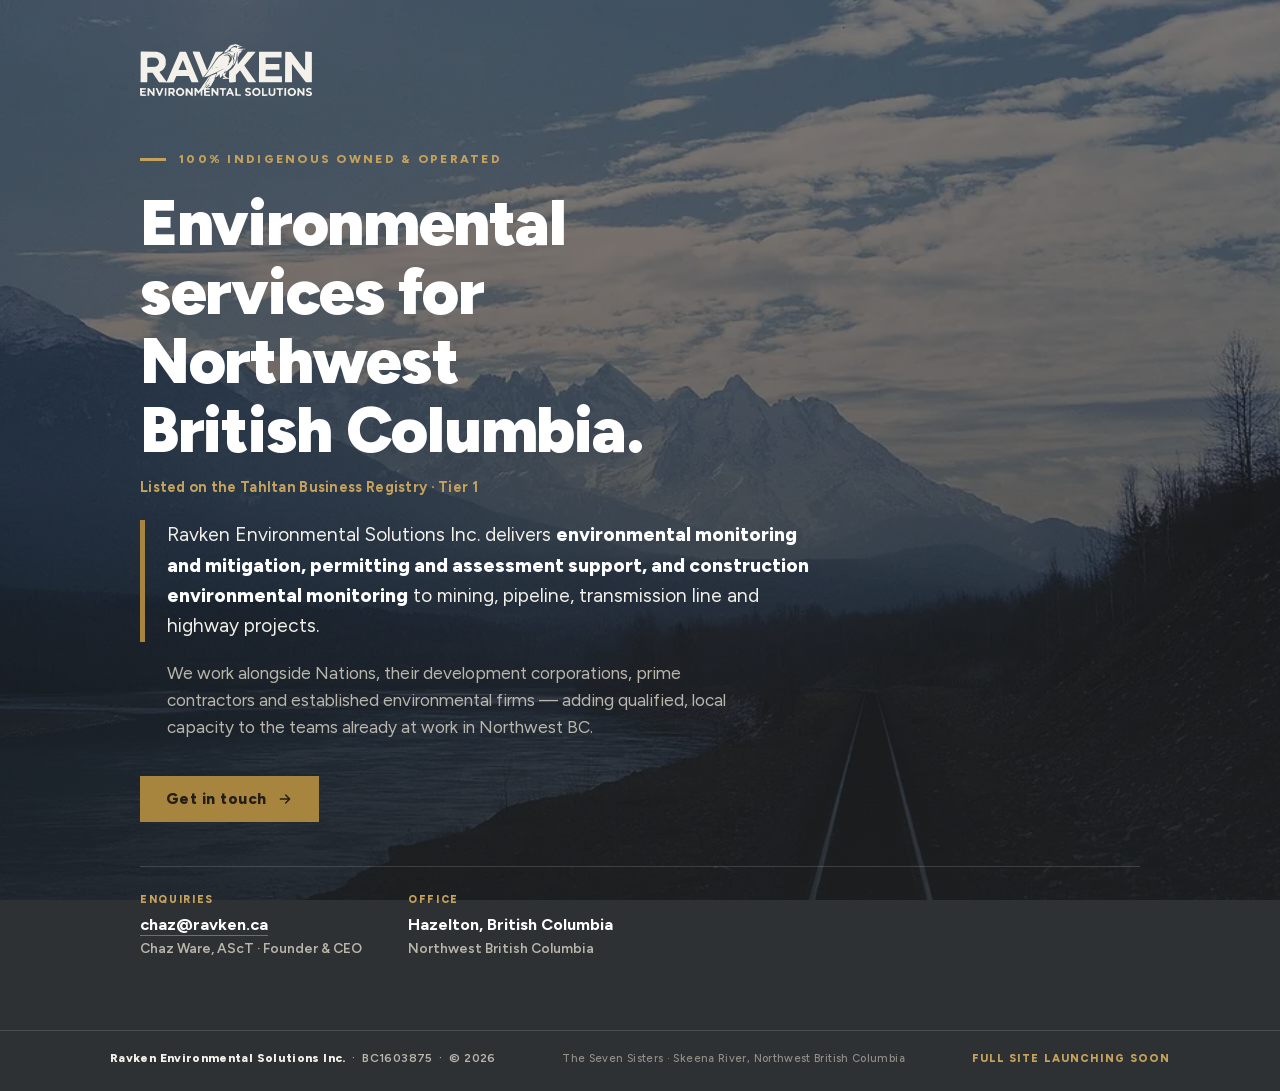
==== index.html @ efe1531c "Splash page" ====
<!doctype html>
<html lang="en-CA">
<head>
<meta charset="utf-8">
<meta name="viewport" content="width=device-width, initial-scale=1">
<title>Ravken Environmental Solutions | Indigenous Owned &amp; Operated</title>
<meta name="description" content="Environmental monitoring and mitigation, permitting and assessment support, and construction environmental monitoring in Northwest British Columbia.">
<link rel="canonical" href="https://ravken.ca/">

<meta property="og:type" content="website">
<meta property="og:site_name" content="Ravken Environmental Solutions">
<meta property="og:title" content="Ravken Environmental Solutions">
<meta property="og:description" content="Environmental monitoring, permitting and construction compliance for Northwest British Columbia's major projects. 100% Indigenous owned and operated.">
<meta property="og:url" content="https://ravken.ca/">
<meta property="og:image" content="https://ravken.ca/og-ravken.jpg">
<meta property="og:image:width" content="1200">
<meta property="og:image:height" content="630">
<meta property="og:locale" content="en_CA">
<meta name="twitter:card" content="summary_large_image">

<link rel="icon" href="favicon.ico" sizes="any">
<link rel="apple-touch-icon" href="apple-touch-icon.png">

<script type="application/ld+json">
{
  "@context": "https://schema.org",
  "@type": ["Organization", "LocalBusiness"],
  "name": "Ravken Environmental Solutions",
  "image": "https://ravken.ca/og-ravken.jpg",
  "legalName": "Ravken Environmental Solutions Inc.",
  "url": "https://ravken.ca/",
  "email": "chaz@ravken.ca",
  "foundingDate": "2026-08-13",
  "founder": { "@type": "Person", "name": "Chaz Ware", "jobTitle": "Founder & Chief Executive Officer" },
  "address": {
    "@type": "PostalAddress",
    "addressLocality": "Hazelton",
    "addressRegion": "BC",
    "addressCountry": "CA"
  },
  "areaServed": { "@type": "AdministrativeArea", "name": "Northwest British Columbia" },
  "knowsAbout": [
    "Environmental monitoring",
    "Environmental mitigation",
    "Environmental permitting and assessment",
    "Construction environmental monitoring",
    "Erosion and sediment control",
    "Reclamation"
  ]
}
</script>

<style>
@font-face{
  font-family:'Figtree';
  font-style:normal;
  font-weight:400 900;
  font-display:swap;
  src:url([data-uri]) format('woff2');
}

:root{
  --charcoal:#2E3133;
  --gold:#A8853F;
  --gold-bright:#c4a15c;
  --paper:#faf9f6;
  --on-dark:#f3f1ea;
  --on-dark-dim:#b9b6ac;
  --line-dark:rgba(243,241,234,0.16);
}

*{box-sizing:border-box;margin:0;padding:0;}
html{-webkit-text-size-adjust:100%;}
body{
  font-family:'Figtree',-apple-system,BlinkMacSystemFont,'Helvetica Neue',sans-serif;
  background:var(--charcoal);
  color:var(--on-dark);
  -webkit-font-smoothing:antialiased;
  min-height:100vh; min-height:100svh;
  display:flex; flex-direction:column;
}
h1{font-weight:900;letter-spacing:-0.02em;line-height:1.08;}
a{color:inherit;}
img,svg{display:block;max-width:100%;}

.bg{
  position:fixed;inset:0;z-index:0;
  background-image:
    linear-gradient(180deg, rgba(30,33,35,0.55) 0%, rgba(30,33,35,0.64) 45%, rgba(30,33,35,0.86) 100%),
    url("[data-uri]");
  background-size:cover;
  background-position:center 42%;
}
@media (max-width:640px){ .bg{background-position:center 38%;} }

.shell{
  position:relative;z-index:1;
  flex:1;
  display:flex;flex-direction:column;
  width:100%;max-width:1060px;
  margin:0 auto;
  padding:44px 30px 30px;
}

.brand svg{height:52px;width:auto;}
@media (max-width:640px){ .brand svg{height:40px;} }

main{
  flex:1;
  display:flex;flex-direction:column;justify-content:center;
  padding:56px 0 44px;
}
.eyebrow{
  display:flex;align-items:center;gap:13px;
  font-size:12px;font-weight:800;letter-spacing:0.19em;text-transform:uppercase;
  color:var(--gold-bright);
}
.eyebrow::before{content:"";width:26px;height:3px;background:var(--gold-bright);flex:none;}

h1{
  font-size:clamp(2.15rem, 6vw, 4rem);
  margin-top:22px;
  max-width:16ch;
  color:#fff;
}
.lede{
  margin-top:24px;
  max-width:56ch;
  font-size:clamp(1rem, 1.9vw, 1.2rem);
  line-height:1.58;
  color:var(--on-dark);
  border-left:5px solid var(--gold);
  padding-left:22px;
}
.lede strong{font-weight:800;color:#fff;}
.lede-2{margin-top:18px;border-left-color:transparent;color:var(--on-dark-dim);font-size:clamp(0.95rem, 1.7vw, 1.08rem);}
.registry{margin-top:14px;font-size:0.9rem;font-weight:700;color:var(--gold-bright);letter-spacing:0.02em;}

.contact{
  margin-top:44px;
  border-top:1px solid var(--line-dark);
  padding-top:26px;
  display:flex;flex-wrap:wrap;gap:14px 46px;
  align-items:flex-start;
}
.field .k{
  font-size:10.5px;font-weight:800;letter-spacing:0.16em;text-transform:uppercase;
  color:var(--gold-bright);margin-bottom:7px;
}
.field .v{font-size:1.02rem;font-weight:700;color:#fff;line-height:1.45;}
.field a{text-decoration:none;border-bottom:1px solid rgba(196,161,92,0.55);padding-bottom:1px;}
.field a:hover{border-bottom-color:var(--gold-bright);}
.field .sub{font-size:0.86rem;font-weight:600;color:var(--on-dark-dim);margin-top:4px;}

.cta{
  margin-top:34px;
  display:inline-flex;align-items:center;gap:11px;
  align-self:flex-start;
  background:var(--gold);color:#231f18;
  font-size:0.95rem;font-weight:800;letter-spacing:0.03em;
  padding:14px 26px;
  text-decoration:none;
  transition:background .2s ease, transform .2s ease;
}
.cta:hover{background:var(--gold-bright);transform:translateY(-1px);}
.cta svg{width:16px;height:16px;stroke:currentColor;fill:none;stroke-width:2.2;stroke-linecap:round;stroke-linejoin:round;}

footer{
  position:relative;z-index:1;
  border-top:1px solid var(--line-dark);
  padding:20px 30px 26px;
}
.foot-in{
  width:100%;max-width:1060px;margin:0 auto;
  display:flex;flex-wrap:wrap;gap:10px 28px;
  justify-content:space-between;align-items:baseline;
  font-size:12px;font-weight:600;color:var(--on-dark-dim);letter-spacing:0.03em;
}
.foot-in b{color:var(--on-dark);font-weight:800;}
.status{color:var(--gold-bright);font-weight:800;letter-spacing:0.1em;text-transform:uppercase;font-size:11px;}
.credit{font-size:11px;color:rgba(185,182,172,0.72);font-weight:500;}

@media (max-width:640px){
  .eyebrow{font-size:11px;letter-spacing:0.13em;gap:10px;}
  .eyebrow::before{width:20px;}
  .shell{padding:32px 22px 24px;}
  main{padding:38px 0 30px;}
  .contact{gap:20px 32px;}
  footer{padding:18px 22px 24px;}
}
@media (prefers-reduced-motion: reduce){ *{transition:none !important;} }
</style>
</head>
<body>

<div class="bg" role="presentation"></div>

<div class="shell">
  <header class="brand">
    <svg role="img" aria-label="Ravken Environmental Solutions" xmlns="http://www.w3.org/2000/svg" viewBox="341 281 910 275">
  <path fill="#f3f1ea" fill-rule="evenodd" d="M842.19,281.50L853.81,283.00L867.91,289.03L868.47,290.41L865.91,291.97L857.59,292.53L857.19,295.50L874.69,293.00L881.97,294.59L881.41,295.97L866.09,300.03L863.91,303.47L859.59,304.03L858.59,305.97L892.81,306.00L899.97,308.41L887.19,308.50L885.81,310.50L865.03,314.59L867.81,316.00L880.19,313.00L884.00,313.81L882.81,315.00L879.03,314.09L877.97,319.41L872.41,329.97L871.41,326.03L869.03,327.59L862.03,344.09L861.97,347.91L859.00,348.69L858.91,361.47L855.50,340.81L856.00,330.19L859.00,324.81L858.81,323.50L857.03,324.59L853.00,332.19L851.00,354.81L845.97,374.91L840.47,385.91L830.91,397.47L838.00,379.81L840.00,366.69L835.97,348.09L828.53,338.59L833.00,360.31L836.00,366.69L835.50,380.81L832.97,388.41L822.47,404.91L804.41,420.97L791.69,429.50L791.00,427.69L794.00,420.81L793.09,419.53L786.47,431.91L781.53,437.41L787.91,435.97L798.41,429.53L788.53,448.41L802.59,459.97L811.41,460.97L812.53,425.09L829.97,409.91L841.97,393.91L852.00,369.81L854.59,351.53L858.00,371.69L858.00,385.81L859.81,386.50L911.09,322.53L951.81,321.50L948.97,326.91L892.50,394.31L955.50,482.81L912.59,482.97L871.97,422.09L869.19,420.50L848.03,445.59L847.97,482.41L822.81,484.00L814.19,484.00L812.03,482.41L811.41,465.03L794.19,464.50L779.59,465.97L778.00,462.19L780.59,460.03L793.00,458.69L784.09,455.97L778.91,446.53L776.53,447.59L766.59,460.97L762.00,450.81L762.81,439.50L746.91,453.97L739.53,457.91L750.03,430.09L776.91,415.97L785.81,409.00L745.41,429.97L712.41,444.97L691.91,453.97L682.81,457.00L680.00,456.19L730.47,387.41L742.03,369.09L759.09,349.03L777.09,335.53L791.19,330.00L806.31,330.00L818.47,336.59L823.00,348.19L822.31,364.00L822.00,352.69L819.97,346.09L812.41,338.03L807.31,336.00L795.19,336.00L781.00,342.69L801.81,341.00L809.91,345.03L814.97,353.09L815.00,362.81L810.00,374.69L811.50,377.69L810.00,378.69L810.50,385.81L805.03,389.09L806.00,391.81L804.00,394.19L804.91,394.97L807.97,391.91L813.47,384.91L812.03,382.09L814.41,381.97L818.53,375.09L821.47,373.41L824.97,365.41L827.00,358.31L825.97,344.09L821.97,337.09L809.91,328.03L797.31,325.00L783.69,326.00L783.50,324.69L789.41,321.97L790.03,317.59L807.47,302.91L806.59,300.03L816.47,295.91L812.53,294.91L814.59,292.03L824.09,286.03L840.81,283.00L842.09,281.50ZM846.81,290.50L835.19,293.00L828.09,296.53L809.91,314.97L800.03,318.59L800.19,320.00L819.81,321.00L833.19,325.00L834.97,324.91L833.91,323.03L819.03,317.41L823.03,306.09L825.59,302.03L839.69,297.00L844.19,301.00L852.41,300.47L854.00,298.81L854.47,293.09L852.41,291.03L846.91,290.50ZM843.69,295.00L845.59,297.47L848.91,298.03L847.81,299.00L845.59,298.97L843.03,296.41L843.59,295.00ZM344.69,321.00L429.81,322.00L447.91,327.03L463.97,338.09L470.97,347.59L477.00,362.69L477.00,391.31L472.97,402.91L464.97,414.91L455.41,422.97L446.59,427.03L445.00,429.81L480.69,479.50L482.97,478.41L484.97,474.41L551.03,322.09L582.81,321.50L584.47,323.09L651.47,482.91L613.59,483.47L599.31,450.00L534.69,450.00L532.03,453.09L519.41,482.97L491.81,484.00L441.59,482.97L407.31,433.00L380.03,433.59L379.41,482.97L345.19,483.50L344.03,482.41L344.59,321.00ZM620.69,321.00L655.81,322.00L656.97,323.09L695.69,419.50L697.97,417.91L701.97,409.41L741.03,321.59L781.47,322.09L775.41,329.97L760.59,340.03L745.03,357.09L703.97,419.91L675.31,457.00L673.03,456.41L666.03,439.91L622.03,329.41L620.00,323.81L620.59,321.00ZM1214.69,321.00L1250.00,322.69L1250.00,482.31L1247.31,483.50L1219.69,483.50L1217.09,481.97L1145.81,388.00L1144.50,391.19L1144.97,482.41L1142.81,483.50L1113.69,483.50L1109.09,482.97L1108.00,481.31L1109.03,322.09L1140.41,323.03L1206.03,409.91L1212.09,417.47L1214.31,418.00L1214.59,321.00ZM970.69,322.00L1088.81,322.00L1089.97,323.09L1089.41,351.97L1007.09,352.53L1005.50,354.69L1006.00,382.81L1004.50,384.69L1005.69,386.50L1077.97,387.09L1078.50,415.31L1077.41,416.97L1006.59,417.03L1005.00,451.31L1091.41,452.03L1092.00,482.31L1088.81,483.50L973.19,483.50L970.03,482.41L970.59,322.00ZM845.81,325.00L839.03,333.09L836.00,342.19L840.19,353.50L841.00,339.19L845.91,325.00ZM397.81,353.00L380.03,354.59L379.50,400.31L381.19,402.00L422.81,401.00L432.91,395.97L439.97,384.91L441.00,380.31L440.00,369.19L432.91,358.53L423.81,354.00L397.91,353.00ZM566.81,366.50L545.03,416.59L547.19,418.00L586.31,418.00L587.47,416.91L568.97,368.59L566.91,366.50ZM778.81,384.50L775.19,388.50L778.91,384.50ZM728.81,395.50L727.19,400.00L728.91,395.50ZM766.81,395.50L763.19,398.50L767.41,397.97L766.91,395.50ZM726.81,400.00L726.19,401.50L726.91,400.00ZM796.81,401.00L795.19,403.00L796.91,401.00ZM751.31,402.50L729.69,408.00L751.81,404.00L754.50,402.69L751.41,402.50ZM794.31,403.00L793.19,404.50L794.41,403.00ZM724.81,404.50L722.69,410.00L726.97,408.91L725.03,407.41L724.91,404.50ZM789.81,406.00L787.69,408.50L790.47,406.91L789.91,406.00ZM718.81,408.00L718.69,410.00L718.91,408.00ZM743.19,438.50L744.00,441.31L735.00,463.19L735.97,467.91L714.97,503.91L698.91,511.97L695.00,512.31L697.59,507.03L709.41,501.97L713.47,497.91L705.31,502.00L702.50,501.19L714.59,477.03L700.97,499.41L688.00,513.19L710.97,514.59L710.41,521.97L690.19,522.00L689.00,523.19L690.09,529.97L707.81,530.00L708.97,531.09L708.41,537.97L691.69,538.00L689.53,539.59L689.00,544.31L691.19,547.50L710.91,547.53L712.00,554.31L709.31,555.50L680.03,554.41L679.31,521.00L671.00,526.19L670.41,554.97L662.03,554.41L661.41,531.53L659.03,532.59L649.69,546.00L638.81,530.00L637.97,554.41L629.59,554.97L629.00,514.19L638.41,514.03L650.41,530.97L660.53,516.09L664.97,513.41L667.53,507.09L706.09,453.03L710.50,451.69L707.97,459.41L686.03,493.59L683.41,499.97L703.97,470.41L714.53,449.09L743.09,438.50ZM777.31,440.50L773.69,446.00L778.47,444.41L779.00,441.19L777.41,440.50ZM700.31,489.50L681.53,510.09L681.69,512.00L691.97,501.91L700.41,489.50ZM549.69,513.00L556.31,513.00L565.41,516.53L570.97,521.59L575.00,529.69L575.00,539.81L572.47,545.91L566.91,551.97L558.31,556.00L548.19,556.00L540.09,552.47L534.03,545.91L531.00,537.81L531.00,531.19L535.03,521.59L542.09,515.53L549.59,513.00ZM910.69,513.00L919.31,514.00L927.00,517.69L923.31,524.00L914.81,521.00L909.69,521.00L906.50,524.19L908.59,528.97L919.91,532.03L927.97,538.59L928.50,544.81L926.47,550.91L917.81,556.00L904.19,555.00L896.00,549.31L900.19,543.50L909.69,548.00L915.91,547.97L919.47,544.41L917.91,540.53L902.59,535.97L897.00,528.81L897.00,523.19L899.53,518.09L903.59,515.03L910.59,513.00ZM954.19,513.00L963.31,514.00L968.91,516.53L973.97,521.09L978.00,528.69L978.00,540.81L975.47,545.91L969.91,551.97L961.31,556.00L951.19,556.00L942.59,551.97L937.53,546.41L934.00,536.81L935.00,527.69L938.53,521.09L944.59,516.03L954.09,513.00ZM1232.19,513.00L1241.81,514.00L1248.50,517.69L1245.41,523.97L1236.81,521.00L1231.69,521.00L1228.00,525.19L1231.09,528.97L1244.41,533.03L1249.97,538.59L1251.00,544.81L1249.47,549.41L1246.41,552.97L1239.81,556.00L1229.69,556.00L1222.09,552.97L1218.00,549.31L1221.69,544.00L1231.69,548.00L1237.81,548.00L1240.97,545.41L1240.41,541.03L1224.09,535.47L1219.00,528.31L1220.53,519.09L1223.59,516.03L1232.09,513.00ZM342.19,513.50L372.97,514.59L371.91,521.97L351.00,522.69L351.59,529.97L369.97,530.59L369.41,537.97L352.69,538.00L351.00,539.69L351.59,546.97L372.97,547.59L374.00,553.31L372.91,554.97L363.31,555.50L342.03,554.41L341.00,515.19L342.09,513.50ZM424.69,513.50L433.97,514.59L444.19,541.00L445.97,539.41L455.03,514.59L464.97,514.09L449.47,553.91L443.31,556.00L441.09,555.47L439.03,552.41L424.03,515.41L424.59,513.50ZM611.69,513.50L620.00,514.69L620.00,554.31L617.81,555.50L610.09,553.97L592.81,530.50L591.97,554.41L583.19,555.00L582.00,553.81L582.53,514.59L591.91,515.03L609.81,538.00L611.00,536.81L610.50,514.69L611.59,513.50ZM677.81,514.00L676.69,516.00L678.97,514.91L677.91,514.00ZM720.19,513.50L727.41,514.03L746.19,537.50L747.03,514.59L748.19,513.50L755.97,514.59L755.31,555.00L747.09,553.97L729.31,531.00L728.00,534.19L727.97,554.41L719.03,554.41L719.00,514.69L720.09,513.50ZM812.69,513.50L820.31,514.00L821.97,516.09L838.47,553.59L837.81,555.00L829.59,554.97L824.31,546.00L808.69,546.00L803.41,554.97L795.03,554.41L812.59,513.50ZM1140.69,513.50L1150.31,514.00L1155.91,516.53L1163.47,524.09L1166.00,530.69L1166.00,538.81L1160.97,548.91L1154.41,553.97L1148.81,556.00L1139.19,556.00L1131.59,552.97L1126.03,547.91L1122.00,539.81L1122.00,528.19L1124.53,523.09L1132.09,516.03L1140.59,513.50ZM381.19,514.00L389.91,515.03L407.69,537.50L409.00,535.81L409.03,514.09L417.97,514.59L418.00,554.31L413.81,555.50L408.03,553.41L391.31,531.00L390.00,531.19L389.97,554.41L380.53,554.41L381.09,514.00ZM472.69,514.00L481.00,514.69L480.31,555.00L472.00,554.31L472.59,514.00ZM491.69,514.00L515.41,514.03L522.47,518.09L526.00,527.19L523.97,534.41L517.50,540.19L525.97,553.59L525.41,554.97L515.59,554.97L507.41,542.53L500.69,542.00L500.00,554.31L497.31,555.50L491.00,554.31L491.59,514.00ZM763.19,514.00L796.97,514.59L796.41,521.97L784.03,523.09L783.31,555.00L775.03,554.41L775.00,522.69L763.59,521.97L762.00,519.81L763.09,514.00ZM845.19,514.00L854.00,514.69L854.03,546.91L873.91,547.53L875.00,553.81L873.81,555.00L845.03,554.41L845.09,514.00ZM986.69,514.00L995.00,514.69L995.03,546.41L996.19,547.50L1014.81,547.00L1016.00,548.19L1015.41,554.97L997.81,555.50L986.00,554.31L986.59,514.00ZM1021.69,514.00L1029.97,514.59L1030.00,541.81L1034.09,546.97L1036.69,548.00L1043.41,546.97L1047.97,541.41L1048.03,514.59L1056.97,514.59L1057.00,544.31L1051.91,551.97L1043.81,556.00L1030.59,554.97L1023.03,548.41L1021.00,543.81L1021.59,514.00ZM1063.69,514.00L1097.97,514.59L1097.41,521.97L1085.03,523.09L1085.00,554.31L1082.31,555.50L1076.00,554.31L1075.97,523.09L1063.59,521.97L1063.59,514.00ZM1105.19,514.00L1112.81,514.00L1114.00,515.19L1114.00,553.81L1112.81,555.00L1105.19,555.00L1104.00,553.81L1105.09,514.00ZM1174.19,514.00L1180.91,514.03L1200.19,537.50L1201.50,536.81L1201.53,514.09L1211.00,514.69L1210.97,553.91L1202.59,554.97L1183.69,531.00L1182.50,553.81L1176.81,555.50L1173.00,554.31L1174.09,514.00ZM1143.31,521.00L1136.09,524.03L1131.00,532.69L1133.03,541.91L1141.19,548.00L1149.91,546.47L1156.00,538.81L1156.00,530.69L1154.47,527.09L1150.41,523.03L1143.41,521.00ZM551.31,521.50L545.59,524.03L542.53,527.59L541.00,530.69L541.00,538.81L545.09,544.97L551.69,547.50L557.31,547.00L560.91,544.97L564.97,539.41L566.00,534.19L563.97,527.59L559.91,523.03L551.41,521.50ZM500.81,522.00L500.00,532.81L501.19,534.00L513.41,532.97L515.97,529.41L516.00,525.69L512.31,522.00L500.91,522.00ZM952.31,522.00L945.03,528.59L944.00,538.81L948.59,545.47L954.19,548.00L958.91,547.97L965.97,543.91L969.00,537.31L969.00,532.19L966.97,527.09L961.91,522.53L952.41,522.00ZM816.81,526.00L812.03,535.59L812.19,538.00L821.97,537.41L816.91,526.00Z"/>
</svg>
  </header>

  <main>
    <div class="eyebrow">100% Indigenous Owned &amp; Operated</div>

    <h1>Environmental services for Northwest British&nbsp;Columbia.</h1>
    <p class="registry">Listed on the Tahltan Business Registry &middot; Tier 1</p>

    <p class="lede">
      Ravken Environmental Solutions Inc. delivers <strong>environmental monitoring and mitigation, permitting and assessment support, and construction environmental monitoring</strong> to mining, pipeline, transmission line and highway projects.
    </p>
    <p class="lede lede-2">
      We work alongside Nations, their development corporations, prime contractors and established environmental firms &mdash; adding qualified, local capacity to the teams already at work in Northwest BC.
    </p>

    <a class="cta" href="mailto:chaz@ravken.ca?subject=Ravken%20enquiry">
      Get in touch
      <svg viewBox="0 0 24 24" aria-hidden="true"><path d="M5 12h14M13 6l6 6-6 6"/></svg>
    </a>

    <div class="contact">
      <div class="field">
        <div class="k">Enquiries</div>
        <div class="v"><a href="mailto:chaz@ravken.ca">chaz@ravken.ca</a></div>
        <div class="sub">Chaz Ware, AScT &middot; Founder &amp; CEO</div>
      </div>
      <div class="field">
        <div class="k">Office</div>
        <div class="v">Hazelton, British Columbia</div>
        <div class="sub">Northwest British Columbia</div>
      </div>
    </div>
  </main>
</div>

<footer>
  <div class="foot-in">
    <div><b>Ravken Environmental Solutions Inc.</b> &nbsp;&middot;&nbsp; BC1603875 &nbsp;&middot;&nbsp; &copy; 2026</div>
    <div class="credit">The Seven Sisters &middot; Skeena River, Northwest British Columbia</div>
    <div class="status">Full site launching soon</div>
  </div>
</footer>

</body>
</html>
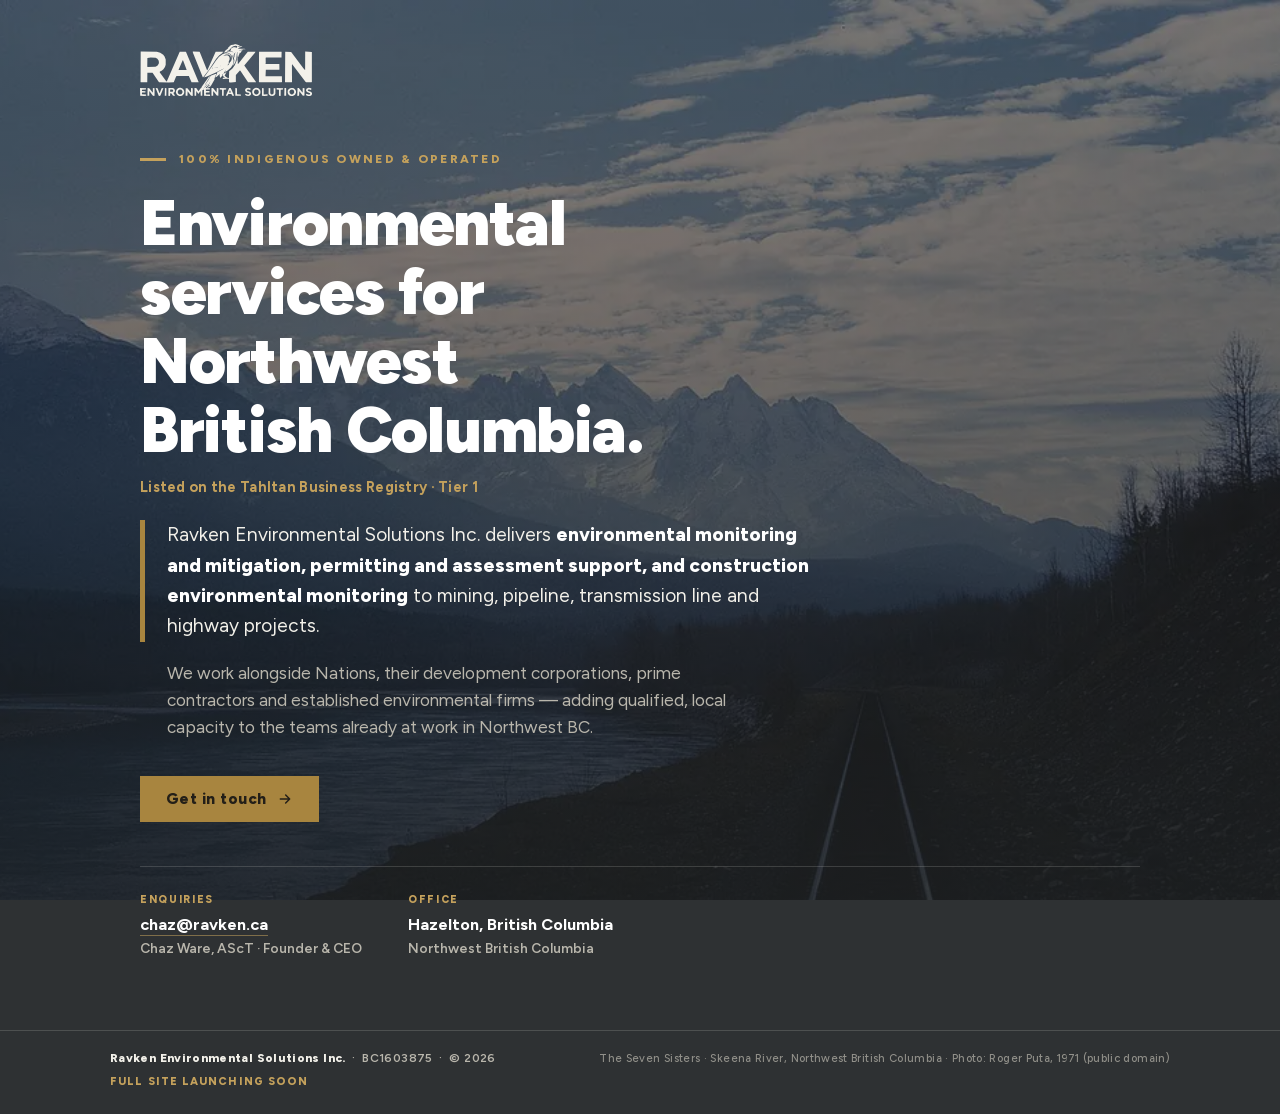
==== commit baa03ccf: "Credit the Seven Sisters photograph (Roger Puta, 1971, public domain) Co-Authored-By: Claude Fable 5" ====
--- a/index.html
+++ b/index.html
@@ -238,7 +238,7 @@
 <footer>
   <div class="foot-in">
     <div><b>Ravken Environmental Solutions Inc.</b> &nbsp;&middot;&nbsp; BC1603875 &nbsp;&middot;&nbsp; &copy; 2026</div>
-    <div class="credit">The Seven Sisters &middot; Skeena River, Northwest British Columbia</div>
+    <div class="credit">The Seven Sisters &middot; Skeena River, Northwest British Columbia &middot; Photo: Roger Puta, 1971 (public domain)</div>
     <div class="status">Full site launching soon</div>
   </div>
 </footer>
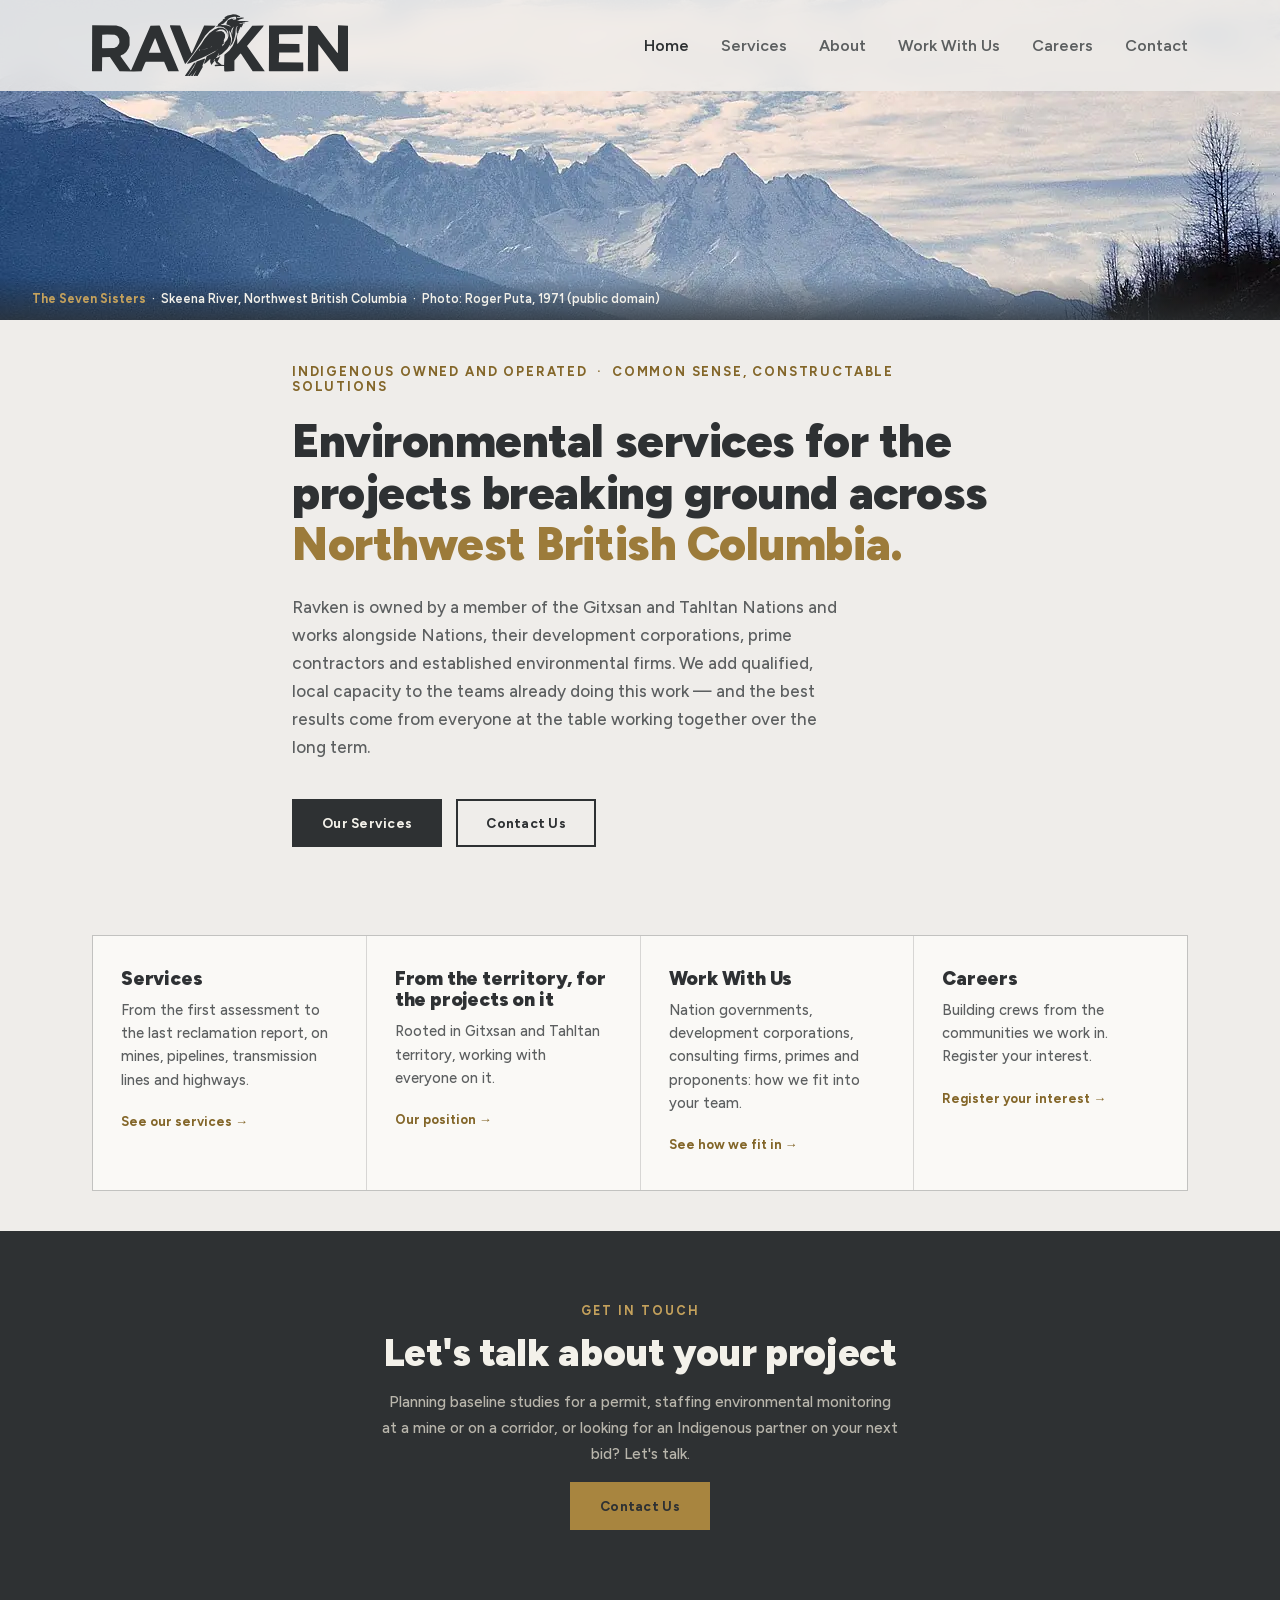
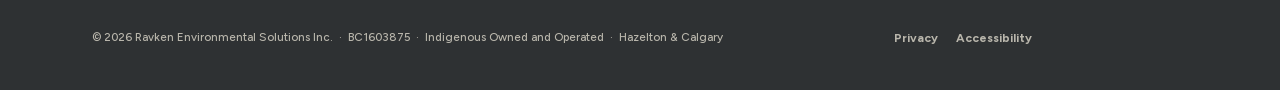
==== commit 60904b39: "Full site go-live: nine pages, vector navmark, robots, sitemap Source: ravken-site main @ 2c0dba9. A" ====
--- a/index.html
+++ b/index.html
@@ -1,247 +1,188 @@
-<!doctype html>
+<!DOCTYPE html>
 <html lang="en-CA">
 <head>
-<meta charset="utf-8">
-<meta name="viewport" content="width=device-width, initial-scale=1">
+<meta charset="UTF-8">
+<meta name="viewport" content="width=device-width, initial-scale=1.0">
 <title>Ravken Environmental Solutions | Indigenous Owned &amp; Operated</title>
-<meta name="description" content="Environmental monitoring and mitigation, permitting and assessment support, and construction environmental monitoring in Northwest British Columbia.">
+<meta name="description" content="Indigenous owned and operated environmental services for mining, pipeline, transmission and highway projects across Northwest British Columbia.">
 <link rel="canonical" href="https://ravken.ca/">
-
 <meta property="og:type" content="website">
 <meta property="og:site_name" content="Ravken Environmental Solutions">
-<meta property="og:title" content="Ravken Environmental Solutions">
-<meta property="og:description" content="Environmental monitoring, permitting and construction compliance for Northwest British Columbia's major projects. 100% Indigenous owned and operated.">
+<meta property="og:locale" content="en_CA">
 <meta property="og:url" content="https://ravken.ca/">
-<meta property="og:image" content="https://ravken.ca/og-ravken.jpg">
+<meta property="og:title" content="Ravken Environmental Solutions | Indigenous Owned &amp; Operated">
+<meta property="og:description" content="Indigenous owned and operated environmental services for mining, pipeline, transmission and highway projects across Northwest British Columbia.">
+<meta property="og:image" content="https://ravken.ca/photos/og-ravken.jpg">
 <meta property="og:image:width" content="1200">
 <meta property="og:image:height" content="630">
-<meta property="og:locale" content="en_CA">
+<meta property="og:image:alt" content="The Seven Sisters peaks along the Skeena River, Northwest British Columbia">
 <meta name="twitter:card" content="summary_large_image">
-
-<link rel="icon" href="favicon.ico" sizes="any">
-<link rel="apple-touch-icon" href="apple-touch-icon.png">
-
+<meta name="twitter:title" content="Ravken Environmental Solutions | Indigenous Owned &amp; Operated">
+<meta name="twitter:description" content="Indigenous owned and operated environmental services for mining, pipeline, transmission and highway projects across Northwest British Columbia.">
+<meta name="twitter:image" content="https://ravken.ca/photos/og-ravken.jpg">
+<meta name="twitter:image:alt" content="The Seven Sisters peaks along the Skeena River, Northwest British Columbia">
+<meta name="theme-color" content="#2E3133">
+<meta http-equiv="Content-Security-Policy" content="default-src 'self'; script-src 'self'; style-src 'self' 'unsafe-inline'; img-src 'self' data:; font-src 'self'; connect-src 'self' https://formspree.io; form-action 'self' https://formspree.io; object-src 'none'; base-uri 'self'">
 <script type="application/ld+json">
 {
   "@context": "https://schema.org",
-  "@type": ["Organization", "LocalBusiness"],
-  "name": "Ravken Environmental Solutions",
-  "image": "https://ravken.ca/og-ravken.jpg",
-  "legalName": "Ravken Environmental Solutions Inc.",
-  "url": "https://ravken.ca/",
-  "email": "chaz@ravken.ca",
-  "foundingDate": "2026-08-13",
-  "founder": { "@type": "Person", "name": "Chaz Ware", "jobTitle": "Founder & Chief Executive Officer" },
-  "address": {
-    "@type": "PostalAddress",
-    "addressLocality": "Hazelton",
-    "addressRegion": "BC",
-    "addressCountry": "CA"
-  },
-  "areaServed": { "@type": "AdministrativeArea", "name": "Northwest British Columbia" },
-  "knowsAbout": [
-    "Environmental monitoring",
-    "Environmental mitigation",
-    "Environmental permitting and assessment",
-    "Construction environmental monitoring",
-    "Erosion and sediment control",
-    "Reclamation"
+  "@graph": [
+    {
+      "@type": [
+        "Organization",
+        "LocalBusiness"
+      ],
+      "@id": "https://ravken.ca/#organization",
+      "name": "Ravken Environmental Solutions",
+      "legalName": "Ravken Environmental Solutions Inc.",
+      "url": "https://ravken.ca/",
+      "logo": {
+        "@type": "ImageObject",
+        "url": "https://ravken.ca/Branding/ravken-navmark.png",
+        "width": 935,
+        "height": 230
+      },
+      "image": "https://ravken.ca/photos/og-ravken.jpg",
+      "email": "info@ravken.ca",
+      "foundingDate": "2026-08-13",
+      "founder": {
+        "@type": "Person",
+        "name": "Chaz Ware",
+        "jobTitle": "Founder & Chief Executive Officer"
+      },
+      "address": {
+        "@type": "PostalAddress",
+        "addressLocality": "Hazelton",
+        "addressRegion": "BC",
+        "addressCountry": "CA"
+      },
+      "areaServed": {
+        "@type": "AdministrativeArea",
+        "name": "Northwest British Columbia"
+      },
+      "knowsAbout": [
+        "Environmental assessment",
+        "Environmental permitting",
+        "Construction environmental monitoring",
+        "Wildlife programs",
+        "Erosion and sediment control",
+        "Reclamation"
+      ],
+      "contactPoint": {
+        "@type": "ContactPoint",
+        "contactType": "sales",
+        "email": "info@ravken.ca",
+        "areaServed": "CA",
+        "availableLanguage": "English"
+      }
+    },
+    {
+      "@type": "WebSite",
+      "@id": "https://ravken.ca/#website",
+      "url": "https://ravken.ca/",
+      "name": "Ravken Environmental Solutions",
+      "publisher": {
+        "@id": "https://ravken.ca/#organization"
+      },
+      "inLanguage": "en-CA"
+    }
   ]
 }
 </script>
-
-<style>
-@font-face{
-  font-family:'Figtree';
-  font-style:normal;
-  font-weight:400 900;
-  font-display:swap;
-  src:url([data-uri]) format('woff2');
-}
-
-:root{
-  --charcoal:#2E3133;
-  --gold:#A8853F;
-  --gold-bright:#c4a15c;
-  --paper:#faf9f6;
-  --on-dark:#f3f1ea;
-  --on-dark-dim:#b9b6ac;
-  --line-dark:rgba(243,241,234,0.16);
-}
-
-*{box-sizing:border-box;margin:0;padding:0;}
-html{-webkit-text-size-adjust:100%;}
-body{
-  font-family:'Figtree',-apple-system,BlinkMacSystemFont,'Helvetica Neue',sans-serif;
-  background:var(--charcoal);
-  color:var(--on-dark);
-  -webkit-font-smoothing:antialiased;
-  min-height:100vh; min-height:100svh;
-  display:flex; flex-direction:column;
-}
-h1{font-weight:900;letter-spacing:-0.02em;line-height:1.08;}
-a{color:inherit;}
-img,svg{display:block;max-width:100%;}
-
-.bg{
-  position:fixed;inset:0;z-index:0;
-  background-image:
-    linear-gradient(180deg, rgba(30,33,35,0.55) 0%, rgba(30,33,35,0.64) 45%, rgba(30,33,35,0.86) 100%),
-    url("[data-uri]");
-  background-size:cover;
-  background-position:center 42%;
-}
-@media (max-width:640px){ .bg{background-position:center 38%;} }
-
-.shell{
-  position:relative;z-index:1;
-  flex:1;
-  display:flex;flex-direction:column;
-  width:100%;max-width:1060px;
-  margin:0 auto;
-  padding:44px 30px 30px;
-}
-
-.brand svg{height:52px;width:auto;}
-@media (max-width:640px){ .brand svg{height:40px;} }
-
-main{
-  flex:1;
-  display:flex;flex-direction:column;justify-content:center;
-  padding:56px 0 44px;
-}
-.eyebrow{
-  display:flex;align-items:center;gap:13px;
-  font-size:12px;font-weight:800;letter-spacing:0.19em;text-transform:uppercase;
-  color:var(--gold-bright);
-}
-.eyebrow::before{content:"";width:26px;height:3px;background:var(--gold-bright);flex:none;}
-
-h1{
-  font-size:clamp(2.15rem, 6vw, 4rem);
-  margin-top:22px;
-  max-width:16ch;
-  color:#fff;
-}
-.lede{
-  margin-top:24px;
-  max-width:56ch;
-  font-size:clamp(1rem, 1.9vw, 1.2rem);
-  line-height:1.58;
-  color:var(--on-dark);
-  border-left:5px solid var(--gold);
-  padding-left:22px;
-}
-.lede strong{font-weight:800;color:#fff;}
-.lede-2{margin-top:18px;border-left-color:transparent;color:var(--on-dark-dim);font-size:clamp(0.95rem, 1.7vw, 1.08rem);}
-.registry{margin-top:14px;font-size:0.9rem;font-weight:700;color:var(--gold-bright);letter-spacing:0.02em;}
-
-.contact{
-  margin-top:44px;
-  border-top:1px solid var(--line-dark);
-  padding-top:26px;
-  display:flex;flex-wrap:wrap;gap:14px 46px;
-  align-items:flex-start;
-}
-.field .k{
-  font-size:10.5px;font-weight:800;letter-spacing:0.16em;text-transform:uppercase;
-  color:var(--gold-bright);margin-bottom:7px;
-}
-.field .v{font-size:1.02rem;font-weight:700;color:#fff;line-height:1.45;}
-.field a{text-decoration:none;border-bottom:1px solid rgba(196,161,92,0.55);padding-bottom:1px;}
-.field a:hover{border-bottom-color:var(--gold-bright);}
-.field .sub{font-size:0.86rem;font-weight:600;color:var(--on-dark-dim);margin-top:4px;}
-
-.cta{
-  margin-top:34px;
-  display:inline-flex;align-items:center;gap:11px;
-  align-self:flex-start;
-  background:var(--gold);color:#231f18;
-  font-size:0.95rem;font-weight:800;letter-spacing:0.03em;
-  padding:14px 26px;
-  text-decoration:none;
-  transition:background .2s ease, transform .2s ease;
-}
-.cta:hover{background:var(--gold-bright);transform:translateY(-1px);}
-.cta svg{width:16px;height:16px;stroke:currentColor;fill:none;stroke-width:2.2;stroke-linecap:round;stroke-linejoin:round;}
-
-footer{
-  position:relative;z-index:1;
-  border-top:1px solid var(--line-dark);
-  padding:20px 30px 26px;
-}
-.foot-in{
-  width:100%;max-width:1060px;margin:0 auto;
-  display:flex;flex-wrap:wrap;gap:10px 28px;
-  justify-content:space-between;align-items:baseline;
-  font-size:12px;font-weight:600;color:var(--on-dark-dim);letter-spacing:0.03em;
-}
-.foot-in b{color:var(--on-dark);font-weight:800;}
-.status{color:var(--gold-bright);font-weight:800;letter-spacing:0.1em;text-transform:uppercase;font-size:11px;}
-.credit{font-size:11px;color:rgba(185,182,172,0.72);font-weight:500;}
-
-@media (max-width:640px){
-  .eyebrow{font-size:11px;letter-spacing:0.13em;gap:10px;}
-  .eyebrow::before{width:20px;}
-  .shell{padding:32px 22px 24px;}
-  main{padding:38px 0 30px;}
-  .contact{gap:20px 32px;}
-  footer{padding:18px 22px 24px;}
-}
-@media (prefers-reduced-motion: reduce){ *{transition:none !important;} }
-</style>
+<link rel="icon" href="favicon.ico" sizes="any">
+<link rel="apple-touch-icon" href="apple-touch-icon.png">
+<link rel="preload" href="fonts/figtree-latin.woff2" as="font" type="font/woff2" crossorigin>
+<link rel="stylesheet" href="styles.css">
+<noscript><style>.reveal{opacity:1;transform:none}</style></noscript>
 </head>
 <body>
 
-<div class="bg" role="presentation"></div>
+<header id="siteHeader">
+  <nav aria-label="Main">
+    <div class="logotype"><a href="index.html"><img src="Branding/ravken-navmark.svg" alt="Ravken Environmental Solutions" width="906" height="219"></a></div>
+    <button class="nav-toggle" id="navToggle" type="button" aria-expanded="false" aria-controls="navlinks" aria-label="Open menu">
+      <svg class="ic-open" viewBox="0 0 24 24" aria-hidden="true"><path d="M4 7h16M4 12h16M4 17h16"/></svg>
+      <svg class="ic-close" viewBox="0 0 24 24" aria-hidden="true"><path d="M6 6l12 12M18 6L6 18"/></svg>
+      <span class="sr-only">Menu</span>
+    </button>
+    <div class="navlinks" id="navlinks">
+      <a href="index.html" class="active" aria-current="page">Home</a>
+      <a href="services.html">Services</a>
+      <a href="about.html">About</a>
+      <a href="work-with-us.html">Work With Us</a>
+      <a href="careers.html">Careers</a>
+      <a href="contact.html">Contact</a>
+    </div>
+  </nav>
+</header>
 
-<div class="shell">
-  <header class="brand">
-    <svg role="img" aria-label="Ravken Environmental Solutions" xmlns="http://www.w3.org/2000/svg" viewBox="341 281 910 275">
-  <path fill="#f3f1ea" fill-rule="evenodd" d="M842.19,281.50L853.81,283.00L867.91,289.03L868.47,290.41L865.91,291.97L857.59,292.53L857.19,295.50L874.69,293.00L881.97,294.59L881.41,295.97L866.09,300.03L863.91,303.47L859.59,304.03L858.59,305.97L892.81,306.00L899.97,308.41L887.19,308.50L885.81,310.50L865.03,314.59L867.81,316.00L880.19,313.00L884.00,313.81L882.81,315.00L879.03,314.09L877.97,319.41L872.41,329.97L871.41,326.03L869.03,327.59L862.03,344.09L861.97,347.91L859.00,348.69L858.91,361.47L855.50,340.81L856.00,330.19L859.00,324.81L858.81,323.50L857.03,324.59L853.00,332.19L851.00,354.81L845.97,374.91L840.47,385.91L830.91,397.47L838.00,379.81L840.00,366.69L835.97,348.09L828.53,338.59L833.00,360.31L836.00,366.69L835.50,380.81L832.97,388.41L822.47,404.91L804.41,420.97L791.69,429.50L791.00,427.69L794.00,420.81L793.09,419.53L786.47,431.91L781.53,437.41L787.91,435.97L798.41,429.53L788.53,448.41L802.59,459.97L811.41,460.97L812.53,425.09L829.97,409.91L841.97,393.91L852.00,369.81L854.59,351.53L858.00,371.69L858.00,385.81L859.81,386.50L911.09,322.53L951.81,321.50L948.97,326.91L892.50,394.31L955.50,482.81L912.59,482.97L871.97,422.09L869.19,420.50L848.03,445.59L847.97,482.41L822.81,484.00L814.19,484.00L812.03,482.41L811.41,465.03L794.19,464.50L779.59,465.97L778.00,462.19L780.59,460.03L793.00,458.69L784.09,455.97L778.91,446.53L776.53,447.59L766.59,460.97L762.00,450.81L762.81,439.50L746.91,453.97L739.53,457.91L750.03,430.09L776.91,415.97L785.81,409.00L745.41,429.97L712.41,444.97L691.91,453.97L682.81,457.00L680.00,456.19L730.47,387.41L742.03,369.09L759.09,349.03L777.09,335.53L791.19,330.00L806.31,330.00L818.47,336.59L823.00,348.19L822.31,364.00L822.00,352.69L819.97,346.09L812.41,338.03L807.31,336.00L795.19,336.00L781.00,342.69L801.81,341.00L809.91,345.03L814.97,353.09L815.00,362.81L810.00,374.69L811.50,377.69L810.00,378.69L810.50,385.81L805.03,389.09L806.00,391.81L804.00,394.19L804.91,394.97L807.97,391.91L813.47,384.91L812.03,382.09L814.41,381.97L818.53,375.09L821.47,373.41L824.97,365.41L827.00,358.31L825.97,344.09L821.97,337.09L809.91,328.03L797.31,325.00L783.69,326.00L783.50,324.69L789.41,321.97L790.03,317.59L807.47,302.91L806.59,300.03L816.47,295.91L812.53,294.91L814.59,292.03L824.09,286.03L840.81,283.00L842.09,281.50ZM846.81,290.50L835.19,293.00L828.09,296.53L809.91,314.97L800.03,318.59L800.19,320.00L819.81,321.00L833.19,325.00L834.97,324.91L833.91,323.03L819.03,317.41L823.03,306.09L825.59,302.03L839.69,297.00L844.19,301.00L852.41,300.47L854.00,298.81L854.47,293.09L852.41,291.03L846.91,290.50ZM843.69,295.00L845.59,297.47L848.91,298.03L847.81,299.00L845.59,298.97L843.03,296.41L843.59,295.00ZM344.69,321.00L429.81,322.00L447.91,327.03L463.97,338.09L470.97,347.59L477.00,362.69L477.00,391.31L472.97,402.91L464.97,414.91L455.41,422.97L446.59,427.03L445.00,429.81L480.69,479.50L482.97,478.41L484.97,474.41L551.03,322.09L582.81,321.50L584.47,323.09L651.47,482.91L613.59,483.47L599.31,450.00L534.69,450.00L532.03,453.09L519.41,482.97L491.81,484.00L441.59,482.97L407.31,433.00L380.03,433.59L379.41,482.97L345.19,483.50L344.03,482.41L344.59,321.00ZM620.69,321.00L655.81,322.00L656.97,323.09L695.69,419.50L697.97,417.91L701.97,409.41L741.03,321.59L781.47,322.09L775.41,329.97L760.59,340.03L745.03,357.09L703.97,419.91L675.31,457.00L673.03,456.41L666.03,439.91L622.03,329.41L620.00,323.81L620.59,321.00ZM1214.69,321.00L1250.00,322.69L1250.00,482.31L1247.31,483.50L1219.69,483.50L1217.09,481.97L1145.81,388.00L1144.50,391.19L1144.97,482.41L1142.81,483.50L1113.69,483.50L1109.09,482.97L1108.00,481.31L1109.03,322.09L1140.41,323.03L1206.03,409.91L1212.09,417.47L1214.31,418.00L1214.59,321.00ZM970.69,322.00L1088.81,322.00L1089.97,323.09L1089.41,351.97L1007.09,352.53L1005.50,354.69L1006.00,382.81L1004.50,384.69L1005.69,386.50L1077.97,387.09L1078.50,415.31L1077.41,416.97L1006.59,417.03L1005.00,451.31L1091.41,452.03L1092.00,482.31L1088.81,483.50L973.19,483.50L970.03,482.41L970.59,322.00ZM845.81,325.00L839.03,333.09L836.00,342.19L840.19,353.50L841.00,339.19L845.91,325.00ZM397.81,353.00L380.03,354.59L379.50,400.31L381.19,402.00L422.81,401.00L432.91,395.97L439.97,384.91L441.00,380.31L440.00,369.19L432.91,358.53L423.81,354.00L397.91,353.00ZM566.81,366.50L545.03,416.59L547.19,418.00L586.31,418.00L587.47,416.91L568.97,368.59L566.91,366.50ZM778.81,384.50L775.19,388.50L778.91,384.50ZM728.81,395.50L727.19,400.00L728.91,395.50ZM766.81,395.50L763.19,398.50L767.41,397.97L766.91,395.50ZM726.81,400.00L726.19,401.50L726.91,400.00ZM796.81,401.00L795.19,403.00L796.91,401.00ZM751.31,402.50L729.69,408.00L751.81,404.00L754.50,402.69L751.41,402.50ZM794.31,403.00L793.19,404.50L794.41,403.00ZM724.81,404.50L722.69,410.00L726.97,408.91L725.03,407.41L724.91,404.50ZM789.81,406.00L787.69,408.50L790.47,406.91L789.91,406.00ZM718.81,408.00L718.69,410.00L718.91,408.00ZM743.19,438.50L744.00,441.31L735.00,463.19L735.97,467.91L714.97,503.91L698.91,511.97L695.00,512.31L697.59,507.03L709.41,501.97L713.47,497.91L705.31,502.00L702.50,501.19L714.59,477.03L700.97,499.41L688.00,513.19L710.97,514.59L710.41,521.97L690.19,522.00L689.00,523.19L690.09,529.97L707.81,530.00L708.97,531.09L708.41,537.97L691.69,538.00L689.53,539.59L689.00,544.31L691.19,547.50L710.91,547.53L712.00,554.31L709.31,555.50L680.03,554.41L679.31,521.00L671.00,526.19L670.41,554.97L662.03,554.41L661.41,531.53L659.03,532.59L649.69,546.00L638.81,530.00L637.97,554.41L629.59,554.97L629.00,514.19L638.41,514.03L650.41,530.97L660.53,516.09L664.97,513.41L667.53,507.09L706.09,453.03L710.50,451.69L707.97,459.41L686.03,493.59L683.41,499.97L703.97,470.41L714.53,449.09L743.09,438.50ZM777.31,440.50L773.69,446.00L778.47,444.41L779.00,441.19L777.41,440.50ZM700.31,489.50L681.53,510.09L681.69,512.00L691.97,501.91L700.41,489.50ZM549.69,513.00L556.31,513.00L565.41,516.53L570.97,521.59L575.00,529.69L575.00,539.81L572.47,545.91L566.91,551.97L558.31,556.00L548.19,556.00L540.09,552.47L534.03,545.91L531.00,537.81L531.00,531.19L535.03,521.59L542.09,515.53L549.59,513.00ZM910.69,513.00L919.31,514.00L927.00,517.69L923.31,524.00L914.81,521.00L909.69,521.00L906.50,524.19L908.59,528.97L919.91,532.03L927.97,538.59L928.50,544.81L926.47,550.91L917.81,556.00L904.19,555.00L896.00,549.31L900.19,543.50L909.69,548.00L915.91,547.97L919.47,544.41L917.91,540.53L902.59,535.97L897.00,528.81L897.00,523.19L899.53,518.09L903.59,515.03L910.59,513.00ZM954.19,513.00L963.31,514.00L968.91,516.53L973.97,521.09L978.00,528.69L978.00,540.81L975.47,545.91L969.91,551.97L961.31,556.00L951.19,556.00L942.59,551.97L937.53,546.41L934.00,536.81L935.00,527.69L938.53,521.09L944.59,516.03L954.09,513.00ZM1232.19,513.00L1241.81,514.00L1248.50,517.69L1245.41,523.97L1236.81,521.00L1231.69,521.00L1228.00,525.19L1231.09,528.97L1244.41,533.03L1249.97,538.59L1251.00,544.81L1249.47,549.41L1246.41,552.97L1239.81,556.00L1229.69,556.00L1222.09,552.97L1218.00,549.31L1221.69,544.00L1231.69,548.00L1237.81,548.00L1240.97,545.41L1240.41,541.03L1224.09,535.47L1219.00,528.31L1220.53,519.09L1223.59,516.03L1232.09,513.00ZM342.19,513.50L372.97,514.59L371.91,521.97L351.00,522.69L351.59,529.97L369.97,530.59L369.41,537.97L352.69,538.00L351.00,539.69L351.59,546.97L372.97,547.59L374.00,553.31L372.91,554.97L363.31,555.50L342.03,554.41L341.00,515.19L342.09,513.50ZM424.69,513.50L433.97,514.59L444.19,541.00L445.97,539.41L455.03,514.59L464.97,514.09L449.47,553.91L443.31,556.00L441.09,555.47L439.03,552.41L424.03,515.41L424.59,513.50ZM611.69,513.50L620.00,514.69L620.00,554.31L617.81,555.50L610.09,553.97L592.81,530.50L591.97,554.41L583.19,555.00L582.00,553.81L582.53,514.59L591.91,515.03L609.81,538.00L611.00,536.81L610.50,514.69L611.59,513.50ZM677.81,514.00L676.69,516.00L678.97,514.91L677.91,514.00ZM720.19,513.50L727.41,514.03L746.19,537.50L747.03,514.59L748.19,513.50L755.97,514.59L755.31,555.00L747.09,553.97L729.31,531.00L728.00,534.19L727.97,554.41L719.03,554.41L719.00,514.69L720.09,513.50ZM812.69,513.50L820.31,514.00L821.97,516.09L838.47,553.59L837.81,555.00L829.59,554.97L824.31,546.00L808.69,546.00L803.41,554.97L795.03,554.41L812.59,513.50ZM1140.69,513.50L1150.31,514.00L1155.91,516.53L1163.47,524.09L1166.00,530.69L1166.00,538.81L1160.97,548.91L1154.41,553.97L1148.81,556.00L1139.19,556.00L1131.59,552.97L1126.03,547.91L1122.00,539.81L1122.00,528.19L1124.53,523.09L1132.09,516.03L1140.59,513.50ZM381.19,514.00L389.91,515.03L407.69,537.50L409.00,535.81L409.03,514.09L417.97,514.59L418.00,554.31L413.81,555.50L408.03,553.41L391.31,531.00L390.00,531.19L389.97,554.41L380.53,554.41L381.09,514.00ZM472.69,514.00L481.00,514.69L480.31,555.00L472.00,554.31L472.59,514.00ZM491.69,514.00L515.41,514.03L522.47,518.09L526.00,527.19L523.97,534.41L517.50,540.19L525.97,553.59L525.41,554.97L515.59,554.97L507.41,542.53L500.69,542.00L500.00,554.31L497.31,555.50L491.00,554.31L491.59,514.00ZM763.19,514.00L796.97,514.59L796.41,521.97L784.03,523.09L783.31,555.00L775.03,554.41L775.00,522.69L763.59,521.97L762.00,519.81L763.09,514.00ZM845.19,514.00L854.00,514.69L854.03,546.91L873.91,547.53L875.00,553.81L873.81,555.00L845.03,554.41L845.09,514.00ZM986.69,514.00L995.00,514.69L995.03,546.41L996.19,547.50L1014.81,547.00L1016.00,548.19L1015.41,554.97L997.81,555.50L986.00,554.31L986.59,514.00ZM1021.69,514.00L1029.97,514.59L1030.00,541.81L1034.09,546.97L1036.69,548.00L1043.41,546.97L1047.97,541.41L1048.03,514.59L1056.97,514.59L1057.00,544.31L1051.91,551.97L1043.81,556.00L1030.59,554.97L1023.03,548.41L1021.00,543.81L1021.59,514.00ZM1063.69,514.00L1097.97,514.59L1097.41,521.97L1085.03,523.09L1085.00,554.31L1082.31,555.50L1076.00,554.31L1075.97,523.09L1063.59,521.97L1063.59,514.00ZM1105.19,514.00L1112.81,514.00L1114.00,515.19L1114.00,553.81L1112.81,555.00L1105.19,555.00L1104.00,553.81L1105.09,514.00ZM1174.19,514.00L1180.91,514.03L1200.19,537.50L1201.50,536.81L1201.53,514.09L1211.00,514.69L1210.97,553.91L1202.59,554.97L1183.69,531.00L1182.50,553.81L1176.81,555.50L1173.00,554.31L1174.09,514.00ZM1143.31,521.00L1136.09,524.03L1131.00,532.69L1133.03,541.91L1141.19,548.00L1149.91,546.47L1156.00,538.81L1156.00,530.69L1154.47,527.09L1150.41,523.03L1143.41,521.00ZM551.31,521.50L545.59,524.03L542.53,527.59L541.00,530.69L541.00,538.81L545.09,544.97L551.69,547.50L557.31,547.00L560.91,544.97L564.97,539.41L566.00,534.19L563.97,527.59L559.91,523.03L551.41,521.50ZM500.81,522.00L500.00,532.81L501.19,534.00L513.41,532.97L515.97,529.41L516.00,525.69L512.31,522.00L500.91,522.00ZM952.31,522.00L945.03,528.59L944.00,538.81L948.59,545.47L954.19,548.00L958.91,547.97L965.97,543.91L969.00,537.31L969.00,532.19L966.97,527.09L961.91,522.53L952.41,522.00ZM816.81,526.00L812.03,535.59L812.19,538.00L821.97,537.41L816.91,526.00Z"/>
-</svg>
-  </header>
-
-  <main>
-    <div class="eyebrow">100% Indigenous Owned &amp; Operated</div>
-
-    <h1>Environmental services for Northwest British&nbsp;Columbia.</h1>
-    <p class="registry">Listed on the Tahltan Business Registry &middot; Tier 1</p>
-
-    <p class="lede">
-      Ravken Environmental Solutions Inc. delivers <strong>environmental monitoring and mitigation, permitting and assessment support, and construction environmental monitoring</strong> to mining, pipeline, transmission line and highway projects.
-    </p>
-    <p class="lede lede-2">
-      We work alongside Nations, their development corporations, prime contractors and established environmental firms &mdash; adding qualified, local capacity to the teams already at work in Northwest BC.
-    </p>
-
-    <a class="cta" href="mailto:chaz@ravken.ca?subject=Ravken%20enquiry">
-      Get in touch
-      <svg viewBox="0 0 24 24" aria-hidden="true"><path d="M5 12h14M13 6l6 6-6 6"/></svg>
-    </a>
-
-    <div class="contact">
-      <div class="field">
-        <div class="k">Enquiries</div>
-        <div class="v"><a href="mailto:chaz@ravken.ca">chaz@ravken.ca</a></div>
-        <div class="sub">Chaz Ware, AScT &middot; Founder &amp; CEO</div>
-      </div>
-      <div class="field">
-        <div class="k">Office</div>
-        <div class="v">Hazelton, British Columbia</div>
-        <div class="sub">Northwest British Columbia</div>
-      </div>
-    </div>
-  </main>
+<div class="photo-banner">
+  <picture>
+    <source type="image/webp" sizes="100vw"
+            srcset="photos/seven-sisters-skeena-640.webp 640w, photos/seven-sisters-skeena-960.webp 960w, photos/seven-sisters-skeena.webp 1280w">
+    <source type="image/jpeg" sizes="100vw"
+            srcset="photos/seven-sisters-skeena-640.jpg 640w, photos/seven-sisters-skeena-960.jpg 960w, photos/seven-sisters-skeena.jpg 1280w">
+    <img src="photos/seven-sisters-skeena.jpg" width="1280" height="867" fetchpriority="high"
+         alt="The Seven Sisters peaks along the Skeena River, Northwest British Columbia">
+  </picture>
+  <p class="caption"><b>The Seven Sisters</b> &nbsp;·&nbsp; Skeena River, Northwest British Columbia &nbsp;·&nbsp; Photo: Roger Puta, 1971 (public domain)</p>
 </div>
 
+<section class="hero">
+  <div class="wrap hero-inner">
+    <p class="hero-tagline">Indigenous Owned and Operated &nbsp;·&nbsp; Common Sense, Constructable Solutions</p>
+    <h1 class="hero-h">Environmental services for the projects breaking ground across <em>Northwest British Columbia.</em></h1>
+    <p class="hero-sub">Ravken is owned by a member of the Gitxsan and Tahltan Nations and works alongside Nations, their development corporations, prime contractors and established environmental firms. We add qualified, local capacity to the teams already doing this work — and the best results come from everyone at the table working together over the long term.</p>
+    <div class="hero-ctas">
+      <a href="services.html" class="btn btn-solid">Our Services</a>
+      <a href="contact.html" class="btn btn-ghost">Contact Us</a>
+    </div>
+  </div>
+</section>
+
+<section class="section-pad" style="padding:40px 0;">
+  <div class="wrap">
+    <div class="teaser-grid reveal">
+      <a class="teaser-card" href="services.html">
+        <h2>Services</h2>
+        <p>From the first assessment to the last reclamation report, on mines, pipelines, transmission lines and highways.</p>
+        <span class="go">See our services →</span>
+      </a>
+      <a class="teaser-card" href="about.html">
+        <h2>From the territory, for the projects on it</h2>
+        <p>Rooted in Gitxsan and Tahltan territory, working with everyone on it.</p>
+        <span class="go">Our position →</span>
+      </a>
+      <a class="teaser-card" href="work-with-us.html">
+        <h2>Work With Us</h2>
+        <p>Nation governments, development corporations, consulting firms, primes and proponents: how we fit into your team.</p>
+        <span class="go">See how we fit in →</span>
+      </a>
+      <a class="teaser-card" href="careers.html">
+        <h2>Careers</h2>
+        <p>Building crews from the communities we work in. Register your interest.</p>
+        <span class="go">Register your interest →</span>
+      </a>
+    </div>
+  </div>
+</section>
+
+<section class="cta-band on-dark reveal">
+  <div class="wrap">
+    <span class="eyebrow">Get In Touch</span>
+    <h2>Let's talk about your project</h2>
+    <p>Planning baseline studies for a permit, staffing environmental monitoring at a mine or on a corridor, or looking for an Indigenous partner on your next bid? Let's talk.</p>
+    <a href="contact.html" class="btn btn-solid">Contact Us</a>
+  </div>
+</section>
+
 <footer>
-  <div class="foot-in">
-    <div><b>Ravken Environmental Solutions Inc.</b> &nbsp;&middot;&nbsp; BC1603875 &nbsp;&middot;&nbsp; &copy; 2026</div>
-    <div class="credit">The Seven Sisters &middot; Skeena River, Northwest British Columbia &middot; Photo: Roger Puta, 1971 (public domain)</div>
-    <div class="status">Full site launching soon</div>
+  <div class="wrap">
+    <small>© 2026 Ravken Environmental Solutions Inc. &nbsp;·&nbsp; BC1603875 &nbsp;·&nbsp; Indigenous Owned and Operated &nbsp;·&nbsp; Hazelton &amp; Calgary</small>
+    <nav class="footer-links" aria-label="Legal"><a href="privacy.html">Privacy</a><a href="accessibility.html">Accessibility</a></nav>
   </div>
 </footer>
 
+<script src="script.js"></script>
 </body>
 </html>
--- a/styles.css
+++ b/styles.css
@@ -0,0 +1,468 @@
+/* Figtree — self-hosted variable font (SIL OFL). See fonts/OFL.txt.
+   One file per subset covers every weight from 400 to 900. */
+@font-face{
+  font-family:'Figtree';
+  font-style:normal;
+  font-weight:400 900;
+  font-display:swap;
+  src:url('fonts/figtree-latin.woff2') format('woff2');
+  unicode-range:U+0000-00FF,U+0131,U+0152-0153,U+02BB-02BC,U+02C6,U+02DA,U+02DC,U+0304,U+0308,U+0329,U+2000-206F,U+20AC,U+2122,U+2191,U+2193,U+2212,U+2215,U+FEFF,U+FFFD;
+}
+@font-face{
+  font-family:'Figtree';
+  font-style:normal;
+  font-weight:400 900;
+  font-display:swap;
+  src:url('fonts/figtree-latin-ext.woff2') format('woff2');
+  unicode-range:U+0100-02BA,U+02BD-02C5,U+02C7-02CC,U+02CE-02D7,U+02DD-02FF,U+0304,U+0308,U+0329,U+1D00-1DBF,U+1E00-1E9F,U+1EF2-1EFF,U+2020,U+20A0-20AB,U+20AD-20C0,U+2113,U+2C60-2C7F,U+A720-A7FF;
+}
+
+:root{
+  --charcoal:#2E3133;
+  --charcoal-2:#252829;
+  --gold:#A8853F;
+  --gold-bright:#c4a15c;
+  /* darker golds for TEXT on the light grounds — same hue, enough contrast
+     for WCAG AA (gold-text ≥ 4.5:1 for small text, gold-large ≥ 3:1 for headline text) */
+  --gold-text:#836629;
+  --gold-large:#9c7b3a;
+  --ground:#EFEDEA;
+  --ground-2:#e5e2db;
+  --ink:#2E3133;
+  --ink-dim:#5c5f60;
+  --paper:#faf9f6;
+  --on-dark:#f3f1ea;
+  --on-dark-dim:#b9b6ac;
+  --line:rgba(46,49,51,0.12);
+  --line-dark:rgba(243,241,234,0.14);
+  --max:1160px;
+}
+*{box-sizing:border-box;margin:0;padding:0;}
+html{scroll-behavior:smooth;}
+body{
+  background:var(--ground);
+  color:var(--ink);
+  font-family:'Figtree',sans-serif;
+  -webkit-font-smoothing:antialiased;
+  overflow-x:hidden;
+}
+@media (prefers-reduced-motion: reduce){
+  html{scroll-behavior:auto;}
+  *{animation-duration:0.01ms !important; animation-iteration-count:1 !important; transition-duration:0.01ms !important;}
+}
+h1,h2,h3,h4,h5,h6{font-family:'Figtree',sans-serif;font-weight:900;line-height:1.12;letter-spacing:-0.01em;}
+a{color:inherit;text-decoration:none;}
+img{max-width:100%;display:block;}
+.wrap{max-width:var(--max);margin:0 auto;padding:0 32px;}
+section{position:relative;}
+a:focus-visible, button:focus-visible{outline:2px solid var(--gold);outline-offset:3px;}
+
+.eyebrow{
+  font-size:12.5px;font-weight:700;letter-spacing:0.16em;text-transform:uppercase;color:var(--gold-text);
+  display:flex;align-items:center;gap:12px;
+}
+.eyebrow::before{content:"";width:22px;height:3px;background:var(--gold);display:inline-block;}
+.on-dark .eyebrow{color:var(--gold-bright);}
+
+/* ---------- ICONS ---------- */
+.icon{width:28px;height:28px;stroke:var(--gold);fill:none;stroke-width:1.6;stroke-linecap:round;stroke-linejoin:round;display:block;margin-bottom:14px;}
+.icon-sm{width:22px;height:22px;margin-bottom:10px;}
+.on-dark .icon{stroke:var(--gold-bright);}
+.work-card.center .icon{stroke:var(--charcoal);}
+.work-card .icon{stroke:var(--gold-bright);}
+
+/* signature gold spine, echoes the business-card edge bar */
+.spine{border-left:6px solid var(--gold);padding-left:26px;}
+@media (max-width:600px){ .spine{border-left-width:4px;padding-left:18px;} }
+
+/* ---------- NAV ---------- */
+header{
+  position:fixed;top:0;left:0;right:0;z-index:100;
+  background:rgba(239,237,234,0.86);
+  backdrop-filter:blur(10px);
+  border-bottom:1px solid transparent;
+  transition:border-color .3s ease, background .3s ease;
+}
+header.scrolled{border-bottom-color:var(--line);background:rgba(239,237,234,0.97);}
+nav{
+  max-width:var(--max);margin:0 auto;padding:14px 32px;
+  display:flex;align-items:center;justify-content:space-between;
+}
+.logotype{display:flex;align-items:center;}
+.logotype img{height:62px;width:auto;}
+@media (max-width:820px){ .logotype img{height:48px;} }
+.navlinks{display:flex;gap:32px;font-size:16px;font-weight:600;color:var(--ink-dim);}
+.navlinks a{transition:color .2s ease;}
+.navlinks a:hover{color:var(--gold);}
+.navlinks a.active{color:var(--charcoal);}
+.nav-cta{
+  font-size:13px;font-weight:700;background:var(--charcoal);color:var(--on-dark);
+  padding:10px 20px;transition:background .2s ease;
+}
+.nav-cta:hover{background:var(--gold);color:var(--charcoal);}
+/* mobile menu: the button is hidden on wide screens; below 820px the link
+   list becomes a panel under the header, opened by the button (script.js). */
+.nav-toggle{display:none;background:none;border:0;padding:8px;margin:-8px;cursor:pointer;color:var(--charcoal);}
+.nav-toggle svg{width:26px;height:26px;stroke:currentColor;fill:none;stroke-width:2;stroke-linecap:round;display:block;}
+.nav-toggle .ic-close{display:none;}
+header.nav-open .nav-toggle .ic-open{display:none;}
+header.nav-open .nav-toggle .ic-close{display:block;}
+@media (max-width:820px){
+  .nav-toggle{display:block;}
+  .navlinks{
+    display:none;position:absolute;left:0;right:0;top:100%;
+    flex-direction:column;gap:0;
+    background:var(--paper);border-top:1px solid var(--line);border-bottom:1px solid var(--line);
+    padding:8px 0 10px;
+  }
+  header.nav-open .navlinks{display:flex;}
+  .navlinks a{padding:13px 32px;font-size:17px;border-left:4px solid transparent;}
+  .navlinks a.active{border-left-color:var(--gold);}
+  .navlinks a:hover{background:var(--ground);}
+}
+
+/* ---------- HERO (home page only) ---------- */
+.hero{
+  display:flex;flex-direction:column;justify-content:center;
+  padding:44px 0 48px;
+}
+.hero-inner{max-width:760px;}
+.hero-tagline{
+  font-size:13px;font-weight:700;letter-spacing:0.14em;text-transform:uppercase;color:var(--gold-text);
+  margin-bottom:22px;
+}
+h1.hero-h{font-size:clamp(30px,4.1vw,46px);color:var(--ink);margin-bottom:22px;}
+h1.hero-h em{color:var(--gold-large);font-style:normal;}
+.hero-sub{max-width:560px;color:var(--ink-dim);font-size:17px;line-height:1.65;margin-bottom:38px;font-weight:500;}
+.hero-ctas{display:flex;gap:14px;flex-wrap:wrap;}
+
+/* ---------- PAGE HEAD (subpages) ---------- */
+.page-head{padding:150px 0 64px;}
+.page-head h1{font-size:clamp(30px,4vw,44px);margin:14px 0 16px;}
+.page-head p{color:var(--ink-dim);font-size:16px;line-height:1.7;font-weight:500;max-width:620px;}
+
+/* ---------- HOME PHOTO BANNER ---------- */
+.photo-banner{position:relative;}
+.photo-banner picture{display:block;}
+.photo-banner img{width:100%;height:clamp(190px,26vw,320px);object-fit:cover;object-position:center 38%;display:block;}
+.photo-banner .caption{
+  position:absolute;left:0;right:0;bottom:0;padding:14px 32px;
+  background:linear-gradient(0deg, rgba(46,49,51,0.72), transparent);
+  color:var(--on-dark);font-size:12.5px;font-weight:600;
+}
+.photo-banner .caption b{color:var(--gold-bright);font-weight:700;}
+
+/* ---------- HOME TEASERS ---------- */
+.teaser-grid{display:grid;grid-template-columns:repeat(4,1fr);gap:1px;background:var(--line);border:1px solid var(--line);}
+.teaser-card{background:var(--paper);padding:32px 28px;transition:background .2s ease;}
+.teaser-card:hover{background:#fff;}
+.teaser-card h2{font-size:19px;margin-bottom:10px;}
+.teaser-card p{color:var(--ink-dim);font-size:14.5px;line-height:1.6;font-weight:500;margin-bottom:16px;}
+.teaser-card .go{font-size:13px;font-weight:700;color:var(--gold-text);display:inline-block;padding:6px 0;}
+@media (max-width:1000px){ .teaser-grid{grid-template-columns:repeat(2,1fr);} }
+@media (max-width:600px){ .teaser-grid{grid-template-columns:1fr;} }
+
+.btn{
+  font-size:13.5px;font-weight:700;letter-spacing:0.02em;
+  padding:14px 28px;transition:all .2s ease;border:2px solid var(--charcoal);
+}
+.btn-solid{background:var(--charcoal);color:var(--on-dark);}
+.btn-solid:hover{background:var(--gold);border-color:var(--gold);color:var(--charcoal);}
+.btn-ghost{color:var(--charcoal);}
+.btn-ghost:hover{background:var(--charcoal);color:var(--on-dark);}
+.on-dark .btn{border-color:var(--gold);}
+.on-dark .btn-ghost{color:var(--on-dark);border-color:var(--line-dark);}
+.on-dark .btn-ghost:hover{background:var(--on-dark);color:var(--charcoal);}
+.on-dark .btn-solid{background:var(--gold);color:var(--charcoal);border-color:var(--gold);}
+.on-dark .btn-solid:hover{background:var(--gold-bright);border-color:var(--gold-bright);}
+
+/* ---------- HOME CLOSING CTA ---------- */
+.cta-band{padding:72px 0;text-align:center;}
+.cta-band .eyebrow{justify-content:center;}
+.cta-band .eyebrow::before{display:none;}
+.cta-band h2{font-size:clamp(26px,3.4vw,38px);margin:14px 0 14px;}
+.cta-band p{color:var(--on-dark-dim);max-width:520px;margin:0 auto 28px;font-size:15.5px;line-height:1.7;font-weight:500;}
+
+/* ---------- SECTION HEADERS ---------- */
+.sec-head{max-width:600px;margin-bottom:48px;}
+.sec-head h2{font-size:clamp(27px,3.3vw,38px);margin:14px 0 14px;}
+.sec-head p{color:var(--ink-dim);font-size:16px;line-height:1.7;font-weight:500;}
+.on-dark .sec-head p{color:var(--on-dark-dim);}
+.section-pad{padding:88px 0;}
+
+/* ---------- DARK PANELS (business-card-back echo) ---------- */
+.on-dark{background:var(--charcoal);color:var(--on-dark);}
+.on-dark h1, .on-dark h2, .on-dark h3, .on-dark h4{color:var(--on-dark);}
+.on-dark p{color:var(--on-dark-dim);}
+
+/* ---------- POSITION / TERRITORY ---------- */
+.territory-grid{display:grid;grid-template-columns:1fr 1fr;gap:64px;align-items:start;}
+@media (max-width:860px){ .territory-grid{grid-template-columns:1fr;gap:44px;} }
+.territory-cols{display:grid;grid-template-columns:1fr;gap:26px;}
+.terr-item h4{color:var(--charcoal);font-size:16px;margin-bottom:6px;font-weight:800;}
+.terr-item p{color:var(--ink-dim);font-size:14.5px;line-height:1.65;font-weight:500;}
+
+/* territory map */
+.territory-map{background:var(--paper);border:1px solid var(--line);padding:20px;}
+.map-canvas{position:relative;}
+.territory-map svg{width:100%;height:auto;display:block;}
+.territory-map path.bc-outline{fill:var(--ground-2);stroke:var(--stone,#9a9488);stroke-width:1;}
+
+/* project pins: one neutral style for every project. Territory is described
+   by each Nation, not by this map, so pins are never coloured by Nation. */
+.territory-map .pin{cursor:pointer;}
+.territory-map .pin path{fill:var(--gold);stroke:var(--paper);stroke-width:1.5;stroke-linejoin:round;transition:transform .15s ease, fill .15s ease;transform-box:fill-box;transform-origin:center;}
+.territory-map .pin:hover path{transform:scale(1.25);}
+.territory-map .pin.active path{transform:scale(1.25);fill:var(--gold-bright);stroke:var(--charcoal);stroke-width:2;}
+
+/* towns */
+.territory-map .town circle{fill:var(--stone,#9a9488);stroke:var(--paper);stroke-width:1;}
+.territory-map .town text{font-size:9px;font-weight:700;fill:var(--ink-dim);font-family:'Figtree',sans-serif;}
+.territory-map .pin-label{font-size:9px;font-weight:800;font-family:'Figtree',sans-serif;paint-order:stroke;stroke:var(--paper);stroke-width:3px;stroke-linejoin:round;}
+.territory-map .pin .pin-label{fill:#8a6c2f;}
+
+.map-legend{display:flex;gap:18px;flex-wrap:wrap;margin-top:14px;font-size:12.5px;font-weight:600;color:var(--ink-dim);}
+.legend-item{display:flex;align-items:center;gap:7px;}
+.legend-item .dot{width:10px;height:10px;border-radius:50%;display:inline-block;}
+.legend-item .dot.project{background:var(--gold);}
+.legend-item .dot.town{background:var(--stone,#9a9488);}
+.map-caption{font-size:11.5px;color:var(--ink-dim);margin-top:10px;font-weight:500;}
+.map-caption a{color:var(--gold-text);text-decoration:underline;text-underline-offset:2px;}
+.map-caption a:hover{color:var(--charcoal);}
+
+/* click-to-open popup bubble */
+.map-popup{position:absolute;z-index:5;background:var(--charcoal);color:var(--on-dark);padding:12px 14px;max-width:220px;font-size:13px;line-height:1.55;font-weight:500;box-shadow:0 6px 18px rgba(0,0,0,0.25);pointer-events:none;transform:translate(-50%,calc(-100% - 14px));}
+.map-popup::after{content:"";position:absolute;left:50%;bottom:-7px;transform:translateX(-50%);border:7px solid transparent;border-top-color:var(--charcoal);}
+.map-popup h3{color:var(--on-dark);font-size:13.5px;margin-bottom:4px;font-weight:800;}
+.map-popup .terr{color:var(--gold-bright);font-size:11px;font-weight:700;text-transform:uppercase;letter-spacing:0.04em;display:block;margin-bottom:5px;}
+.map-popup p{color:var(--on-dark-dim);}
+
+/* nation synopsis */
+.nation-synopsis{display:grid;grid-template-columns:1fr 1fr;gap:24px;margin-top:20px;padding-top:20px;border-top:1px solid var(--line);}
+.nation-synopsis .ns-item h2{font-size:14.5px;margin-bottom:6px;font-weight:800;}
+.nation-synopsis .ns-item p{font-size:13px;color:var(--ink-dim);line-height:1.6;font-weight:500;}
+@media (max-width:560px){ .nation-synopsis{grid-template-columns:1fr;} }
+
+/* ownership / regulatory strip */
+.ownership-strip{display:grid;grid-template-columns:1fr 1fr;gap:1px;background:var(--line);border:1px solid var(--line);margin-top:56px;}
+.ownership-strip .os-item{background:var(--paper);padding:26px 28px;}
+.ownership-strip .os-item h3{font-size:15.5px;margin-bottom:8px;font-weight:800;}
+.ownership-strip .os-item p{font-size:14px;color:var(--ink-dim);line-height:1.6;font-weight:500;}
+@media (max-width:700px){ .ownership-strip{grid-template-columns:1fr;} }
+
+/* founder card styled after the actual business-card back */
+.founder-card{background:var(--charcoal);color:var(--on-dark);padding:36px 34px;position:relative;overflow:hidden;}
+.founder-card::before{content:"";position:absolute;top:0;left:0;bottom:0;width:6px;background:var(--gold);}
+.founder-top{display:block;}
+.founder-card .role{font-size:13px;font-weight:700;letter-spacing:0.06em;color:var(--gold-bright);text-transform:uppercase;display:block;margin-bottom:6px;}
+.founder-card h2{font-size:24px;margin-bottom:3px;color:var(--on-dark);}
+.post-nom{font-size:14px;font-weight:600;color:var(--gold-bright);}
+.founder-card .cred{font-size:13.5px;font-weight:600;color:var(--on-dark-dim);display:block;}
+.founder-card .cred + .cred{margin-top:3px;font-size:12.5px;opacity:.8;}
+.founder-card p.bio{color:var(--on-dark-dim);font-size:15px;line-height:1.7;margin:18px 0 22px;font-weight:500;}
+.founder-card .statement{margin:18px 0 22px;}
+.founder-card .statement p{color:var(--on-dark-dim);font-size:15px;line-height:1.7;font-weight:500;margin-bottom:14px;}
+.founder-card .statement p:last-child{margin-bottom:0;}
+.founder-card .sig{margin-bottom:20px;}
+.founder-card .sig .name{display:block;color:var(--on-dark);font-size:16px;font-weight:800;}
+.founder-card .sig .sub{display:block;color:var(--gold-bright);font-size:13px;font-weight:700;margin-top:4px;}
+.founder-card .sig .cred{margin-top:6px;}
+.founder-card .divider{height:1px;background:var(--line-dark);margin:0 0 20px;}
+.founder-contact{font-size:14px;font-weight:600;color:var(--on-dark-dim);line-height:2;}
+.founder-contact a{display:inline-block;padding:2px 0;}
+.founder-contact a:hover{color:var(--gold-bright);}
+
+/* ---------- SERVICES ---------- */
+.eco{padding-bottom:64px;}
+.phases{position:relative;display:grid;grid-template-columns:repeat(4,1fr);gap:32px;}
+@media (max-width:1000px){ .phases{grid-template-columns:repeat(2,1fr);gap:40px;} }
+@media (max-width:600px){ .phases{grid-template-columns:1fr;gap:44px;} }
+.svc-strip{margin-top:56px;padding:24px 28px;border:1px solid var(--line-dark);border-left:6px solid var(--gold);}
+.svc-strip p{color:var(--on-dark);font-size:16px;line-height:1.65;font-weight:600;max-width:820px;}
+.phase{position:relative;}
+.icon-chip{
+  position:relative;z-index:1;width:74px;height:74px;border-radius:50%;
+  background:var(--gold);display:flex;align-items:center;justify-content:center;margin-bottom:20px;
+}
+.icon-chip .icon{stroke:var(--charcoal);width:38px;height:38px;margin-bottom:0;stroke-width:1.4;}
+.phase h2{font-size:19px;color:var(--on-dark);}
+.eco-node{display:flex;align-items:center;gap:0;margin:16px 0 22px;}
+.eco-line{flex:1;height:1px;background:var(--gold);opacity:0.4;}
+.eco-dot{width:9px;height:9px;background:var(--gold);transform:rotate(45deg);flex-shrink:0;margin:0 8px;}
+.phase .svc{margin-bottom:16px;}
+.phase .svc b{display:block;color:var(--gold-bright);font-size:15px;font-weight:800;margin-bottom:3px;}
+.phase .svc span{color:var(--on-dark-dim);font-size:14.5px;line-height:1.6;font-weight:500;}
+
+/* ---------- HOW WE WORK (merged values + culture) ---------- */
+.work-grid{display:grid;grid-template-columns:repeat(3,1fr);gap:1px;background:var(--line-dark);border:1px solid var(--line-dark);margin-top:8px;}
+.work-card{background:var(--charcoal);padding:28px 24px;}
+.work-card.center{background:var(--gold);}
+.work-card h3{font-size:15.5px;margin-bottom:8px;}
+.work-card.center h3{color:var(--charcoal);}
+.work-card p{color:var(--on-dark-dim);font-size:14px;line-height:1.6;font-weight:500;}
+.work-card.center p{color:rgba(46,49,51,0.75);}
+@media (max-width:860px){ .work-grid{grid-template-columns:repeat(2,1fr);} }
+@media (max-width:520px){ .work-grid{grid-template-columns:1fr;} }
+
+/* ---------- CONTACT ---------- */
+.contact{padding:100px 0 60px;text-align:center;}
+.contact .sec-head{margin:0 auto;text-align:center;}
+.contact .eyebrow{justify-content:center;}
+.contact .eyebrow::before{display:none;}
+.contact h1{font-size:clamp(28px,4vw,44px);margin:14px 0 18px;}
+.contact p.lead{color:var(--ink-dim);max-width:500px;margin:0 auto 40px;font-size:15.5px;line-height:1.7;font-weight:500;}
+.contact-actions{display:flex;gap:16px;justify-content:center;flex-wrap:wrap;margin-bottom:64px;}
+.contact-grid{display:grid;grid-template-columns:repeat(4,1fr);gap:1px;background:var(--line);border:1px solid var(--line);text-align:left;}
+.contact-item{background:var(--paper);padding:24px 26px;}
+.contact-item .lbl{font-size:11px;font-weight:700;letter-spacing:0.12em;color:var(--gold-text);text-transform:uppercase;margin-bottom:8px;display:block;}
+.contact-item div.val{color:var(--ink);font-size:14.5px;font-weight:700;}
+@media (max-width:900px){ .contact-grid{grid-template-columns:repeat(2,1fr);} }
+@media (max-width:560px){ .contact-grid{grid-template-columns:1fr;} }
+
+.contact-form{max-width:620px;margin:0 auto 64px;text-align:left;display:flex;flex-direction:column;gap:18px;}
+.cf-row{display:grid;grid-template-columns:1fr 1fr;gap:18px;}
+@media (max-width:600px){ .cf-row{grid-template-columns:1fr;} }
+.cf-field{display:flex;flex-direction:column;gap:7px;}
+.cf-label{font-size:11px;font-weight:700;letter-spacing:0.12em;color:var(--gold-text);text-transform:uppercase;}
+.cf-opt{color:var(--ink-dim);font-weight:600;letter-spacing:0.06em;}
+.contact-form input,.contact-form textarea{
+  font-family:'Figtree',sans-serif;font-size:15px;font-weight:500;color:var(--ink);
+  background:var(--paper);border:1px solid var(--line);padding:13px 14px;width:100%;
+  transition:border-color .2s ease;
+}
+.contact-form select{
+  font-family:'Figtree',sans-serif;font-size:15px;font-weight:500;color:var(--ink);
+  background:var(--paper);border:1px solid var(--line);padding:13px 14px;width:100%;
+  -webkit-appearance:none;appearance:none;
+  background-image:url("data:image/svg+xml;charset=utf-8,%3Csvg xmlns='http://www.w3.org/2000/svg' width='14' height='14' viewBox='0 0 24 24' fill='none' stroke='%23A8853F' stroke-width='2.4' stroke-linecap='round' stroke-linejoin='round'%3E%3Cpath d='M6 9l6 6 6-6'/%3E%3C/svg%3E");
+  background-repeat:no-repeat;background-position:right 14px center;padding-right:38px;
+}
+.contact-form select:focus{outline:none;border-color:var(--gold);}
+.contact-form input[type=file]{padding:10px 14px;font-size:14px;}
+.contact-form input[type=file]::file-selector-button{
+  font-family:'Figtree',sans-serif;font-size:12.5px;font-weight:700;letter-spacing:0.02em;
+  background:var(--charcoal);color:var(--on-dark);border:0;padding:8px 14px;margin-right:12px;cursor:pointer;
+}
+.contact-form input[type=checkbox]{width:18px;height:18px;accent-color:var(--gold);}
+.cf-check{display:flex;align-items:center;gap:10px;font-size:14.5px;font-weight:600;color:var(--ink);cursor:pointer;}
+.cf-help{font-size:12.5px;color:var(--ink-dim);font-weight:500;line-height:1.5;}
+.contact-form.left{margin-left:0;text-align:left;}
+.form-intro{max-width:620px;margin:0 auto 22px;}
+.form-block{background:var(--paper);border:1px solid var(--line);padding:32px 30px;margin-top:40px;}
+.form-block h2{font-size:22px;margin-bottom:8px;}
+.form-block > p{color:var(--ink-dim);font-size:15px;line-height:1.65;font-weight:500;margin-bottom:22px;max-width:620px;}
+.form-block .contact-form{margin:0;max-width:none;}
+@media (max-width:600px){ .form-block{padding:24px 20px;} }
+.contact-form textarea{resize:vertical;min-height:132px;line-height:1.6;}
+.contact-form input:focus,.contact-form textarea:focus{outline:none;border-color:var(--gold);}
+.contact-form input:focus-visible,.contact-form textarea:focus-visible{outline:2px solid var(--gold);outline-offset:2px;}
+.contact-form input:disabled,.contact-form textarea:disabled{background:var(--ground-2);color:var(--ink-dim);cursor:not-allowed;}
+.cf-hp{position:absolute;left:-9999px;width:1px;height:1px;opacity:0;}
+.cf-actions{display:flex;align-items:center;gap:18px;flex-wrap:wrap;margin-top:4px;}
+.cf-actions .btn{cursor:pointer;}
+.cf-actions .btn[disabled]{opacity:.55;cursor:not-allowed;}
+.cf-fallback{font-size:13.5px;color:var(--ink-dim);font-weight:500;margin:0;}
+.cf-fallback a{color:var(--gold-text);font-weight:700;text-decoration:underline;display:inline-block;padding:4px 0;}
+.cf-status{font-size:14px;font-weight:600;line-height:1.6;margin:0;padding:12px 14px;display:none;}
+.cf-status.show{display:block;}
+.cf-status.ok{color:var(--charcoal);background:rgba(168,133,63,0.12);border-left:3px solid var(--gold);}
+.cf-status.err{color:#8a2b1f;background:rgba(138,43,31,0.09);border-left:3px solid #8a2b1f;}
+.cf-status a{color:inherit;text-decoration:underline;font-weight:700;}
+
+footer{
+  background:var(--charcoal);color:var(--on-dark-dim);
+  padding:30px 0;
+}
+footer .wrap{display:flex;justify-content:space-between;align-items:center;flex-wrap:wrap;gap:14px;}
+footer .fmark{display:flex;align-items:center;gap:9px;font-weight:800;letter-spacing:0.01em;color:var(--on-dark);font-size:13.5px;}
+footer .fmark .mark{color:var(--gold-bright);}
+footer small{font-size:11.5px;font-weight:500;line-height:1.7;}
+footer .footer-links{display:flex;gap:18px;font-size:12px;font-weight:700;}
+footer .footer-links a{color:var(--on-dark-dim);border-bottom:1px solid transparent;transition:color .2s ease, border-color .2s ease;}
+footer .footer-links a:hover{color:var(--gold-bright);border-bottom-color:var(--gold-bright);}
+@media (max-width:600px){ footer .wrap{justify-content:flex-start;} }
+
+.reveal{opacity:0;transform:translateY(20px);transition:opacity .6s ease, transform .6s ease;}
+.reveal.in{opacity:1;transform:translateY(0);}
+
+
+/* ---------- WHO WE WORK WITH (About) / partner cards ---------- */
+.partner-grid{display:grid;grid-template-columns:repeat(2,1fr);gap:1px;background:var(--line);border:1px solid var(--line);}
+.partner-card{background:var(--paper);padding:32px 30px;display:flex;flex-direction:column;}
+.partner-card.lead{grid-column:1 / -1;}
+.partner-card.lead p{max-width:820px;}
+.partner-card h3{font-size:18px;margin-bottom:10px;}
+.partner-card p{color:var(--ink-dim);font-size:14.5px;line-height:1.65;font-weight:500;margin-bottom:18px;flex:1;}
+.partner-card .go{font-size:13px;font-weight:700;color:var(--gold-text);display:inline-block;padding:6px 0;align-self:flex-start;}
+.partner-card .go:hover{text-decoration:underline;}
+@media (max-width:700px){ .partner-grid{grid-template-columns:1fr;} }
+
+/* ---------- OUR TEAM (About) ---------- */
+.team-intro{max-width:620px;}
+.team-intro h2{font-size:clamp(26px,3.2vw,36px);margin:14px 0 14px;}
+.team-intro p{color:var(--ink-dim);font-size:16px;line-height:1.7;font-weight:500;}
+.team-intro a{color:var(--gold-text);font-weight:700;text-decoration:underline;text-underline-offset:2px;}
+.team-intro a:hover{color:var(--charcoal);}
+.team-grid{display:grid;grid-template-columns:repeat(3,1fr);gap:1px;background:var(--line);border:1px solid var(--line);margin-top:40px;}
+.team-card{background:var(--paper);padding:26px 26px 28px;}
+.team-card img{width:112px;height:112px;object-fit:cover;border-radius:50%;margin-bottom:16px;border:3px solid var(--gold);}
+.team-card h3{font-size:17px;margin-bottom:4px;}
+.team-card .tc-role{display:block;font-size:12.5px;font-weight:700;letter-spacing:0.1em;text-transform:uppercase;color:var(--gold);margin-bottom:8px;}
+.team-card .tc-nation{font-size:14px;font-weight:600;color:var(--ink);margin-bottom:8px;}
+.team-card .tc-certs{font-size:13px;color:var(--ink-dim);font-weight:500;line-height:1.55;}
+@media (max-width:900px){ .team-grid{grid-template-columns:repeat(2,1fr);} }
+@media (max-width:560px){ .team-grid{grid-template-columns:1fr;} }
+
+/* ---------- WORK WITH US ---------- */
+.fit-list{display:grid;grid-template-columns:1fr;gap:1px;background:var(--line);border:1px solid var(--line);}
+.fit-block{background:var(--paper);padding:36px 34px;display:grid;grid-template-columns:260px 1fr;gap:28px;align-items:start;}
+.fit-block h2{font-size:21px;line-height:1.2;}
+.fit-block p{color:var(--ink-dim);font-size:15.5px;line-height:1.7;font-weight:500;}
+.fit-block p.ask{color:var(--ink);font-weight:700;margin-top:14px;border-left:4px solid var(--gold);padding-left:16px;}
+.fit-block .ask a{color:var(--gold-text);text-decoration:underline;text-underline-offset:2px;}
+.fit-block .ask a:hover{color:var(--charcoal);}
+@media (max-width:820px){ .fit-block{grid-template-columns:1fr;gap:12px;padding:28px 24px;} }
+
+/* ---------- CAREERS ---------- */
+.role-grid{display:grid;grid-template-columns:repeat(2,1fr);gap:1px;background:var(--line-dark);border:1px solid var(--line-dark);}
+.role-card{background:var(--charcoal);padding:30px 28px;}
+.role-card h3{font-size:18px;margin-bottom:6px;}
+.role-card .basis{display:block;font-size:12px;font-weight:700;letter-spacing:0.1em;text-transform:uppercase;color:var(--gold-bright);margin-bottom:10px;}
+.role-card p{color:var(--on-dark-dim);font-size:14.5px;line-height:1.65;font-weight:500;}
+@media (max-width:700px){ .role-grid{grid-template-columns:1fr;} }
+.req-cols{display:grid;grid-template-columns:1fr 1fr;gap:40px;}
+@media (max-width:760px){ .req-cols{grid-template-columns:1fr;gap:28px;} }
+.req-cols h3{font-size:16px;margin-bottom:12px;}
+.req-list{list-style:none;}
+.req-list li{position:relative;padding-left:22px;color:var(--ink-dim);font-size:15px;line-height:1.6;font-weight:500;margin-bottom:8px;}
+.req-list li::before{content:"";position:absolute;left:0;top:10px;width:9px;height:9px;background:var(--gold);transform:rotate(45deg);}
+.req-note{margin-top:28px;color:var(--ink);font-size:15.5px;line-height:1.65;font-weight:600;border-left:4px solid var(--gold);padding-left:16px;max-width:720px;}
+.notice{background:var(--paper);border:1px solid var(--line);border-left:6px solid var(--gold);padding:24px 28px;max-width:820px;}
+.notice h2{font-size:19px;margin-bottom:8px;}
+.notice p{color:var(--ink-dim);font-size:15px;line-height:1.65;font-weight:500;}
+
+/* ---------- SIMPLE TEXT PAGES (privacy, accessibility) ---------- */
+.prose{max-width:720px;padding-bottom:88px;}
+.prose h2{font-size:21px;margin:36px 0 12px;}
+.prose p, .prose li{color:var(--ink-dim);font-size:15.5px;line-height:1.7;font-weight:500;}
+.prose p{margin-bottom:14px;}
+.prose ul{padding-left:22px;margin-bottom:14px;}
+.prose li{margin-bottom:6px;}
+.prose a{color:var(--gold-text);font-weight:700;text-decoration:underline;text-underline-offset:2px;}
+.prose a:hover{color:var(--charcoal);}
+.prose .updated{font-size:13px;color:var(--ink-dim);font-weight:600;margin-top:32px;}
+
+/* ---------- 404 ---------- */
+.notfound{min-height:70vh;display:flex;align-items:center;padding:150px 0 80px;}
+.notfound .code{font-size:13px;font-weight:700;letter-spacing:0.16em;text-transform:uppercase;color:var(--gold-text);display:block;margin-bottom:14px;}
+.notfound h1{font-size:clamp(30px,4vw,44px);margin-bottom:16px;}
+.notfound p{color:var(--ink-dim);font-size:16px;line-height:1.7;font-weight:500;max-width:520px;margin-bottom:28px;}
+.notfound .hero-ctas{margin-top:0;}
+
+/* inline text links inside body copy */
+.page-head p a, .sec-head p a{color:var(--gold-text);font-weight:700;text-decoration:underline;text-underline-offset:2px;}
+.page-head p a:hover, .sec-head p a:hover{color:var(--charcoal);}
+.contact-item .val a:hover{color:var(--gold-text);}
+
+/* visually hidden, still read by assistive technology */
+.sr-only{position:absolute;width:1px;height:1px;padding:0;margin:-1px;overflow:hidden;clip:rect(0,0,0,0);white-space:nowrap;border:0;}
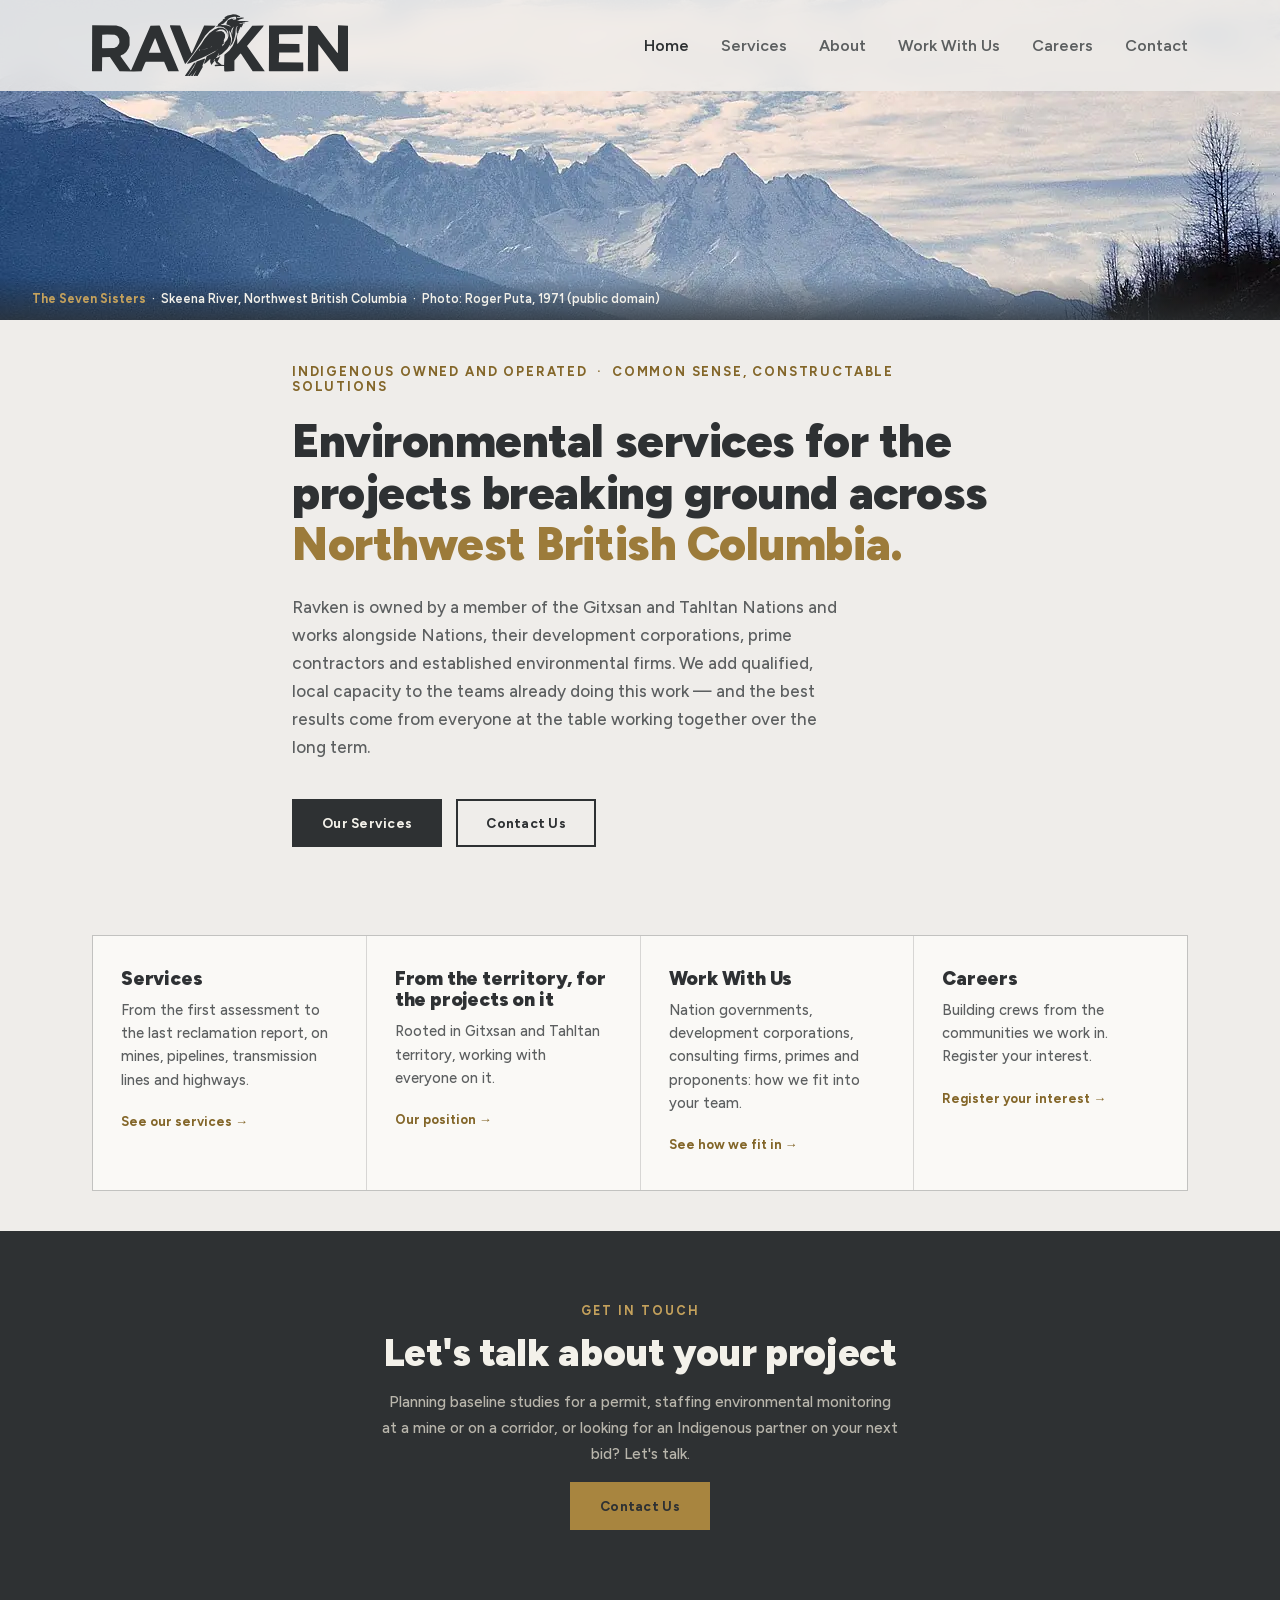
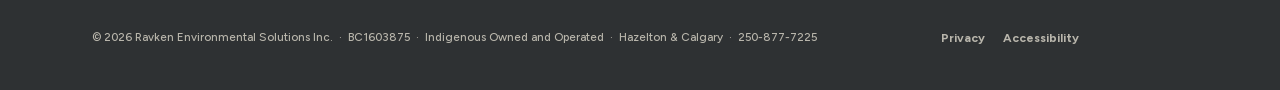
==== commit 4833ed95: "Business phone on the Contact grid, footers and schema Co-Authored-By: Claude Fable 5.1 <noreply@ant" ====
--- a/index.html
+++ b/index.html
@@ -44,6 +44,7 @@
       },
       "image": "https://ravken.ca/photos/og-ravken.jpg",
       "email": "info@ravken.ca",
+      "telephone": "+1-250-877-7225",
       "foundingDate": "2026-08-13",
       "founder": {
         "@type": "Person",
@@ -72,6 +73,7 @@
         "@type": "ContactPoint",
         "contactType": "sales",
         "email": "info@ravken.ca",
+        "telephone": "+1-250-877-7225",
         "areaServed": "CA",
         "availableLanguage": "English"
       }
@@ -178,7 +180,7 @@
 
 <footer>
   <div class="wrap">
-    <small>© 2026 Ravken Environmental Solutions Inc. &nbsp;·&nbsp; BC1603875 &nbsp;·&nbsp; Indigenous Owned and Operated &nbsp;·&nbsp; Hazelton &amp; Calgary</small>
+    <small>© 2026 Ravken Environmental Solutions Inc. &nbsp;·&nbsp; BC1603875 &nbsp;·&nbsp; Indigenous Owned and Operated &nbsp;·&nbsp; Hazelton &amp; Calgary &nbsp;·&nbsp; <a href="tel:+12508777225">250-877-7225</a></small>
     <nav class="footer-links" aria-label="Legal"><a href="privacy.html">Privacy</a><a href="accessibility.html">Accessibility</a></nav>
   </div>
 </footer>
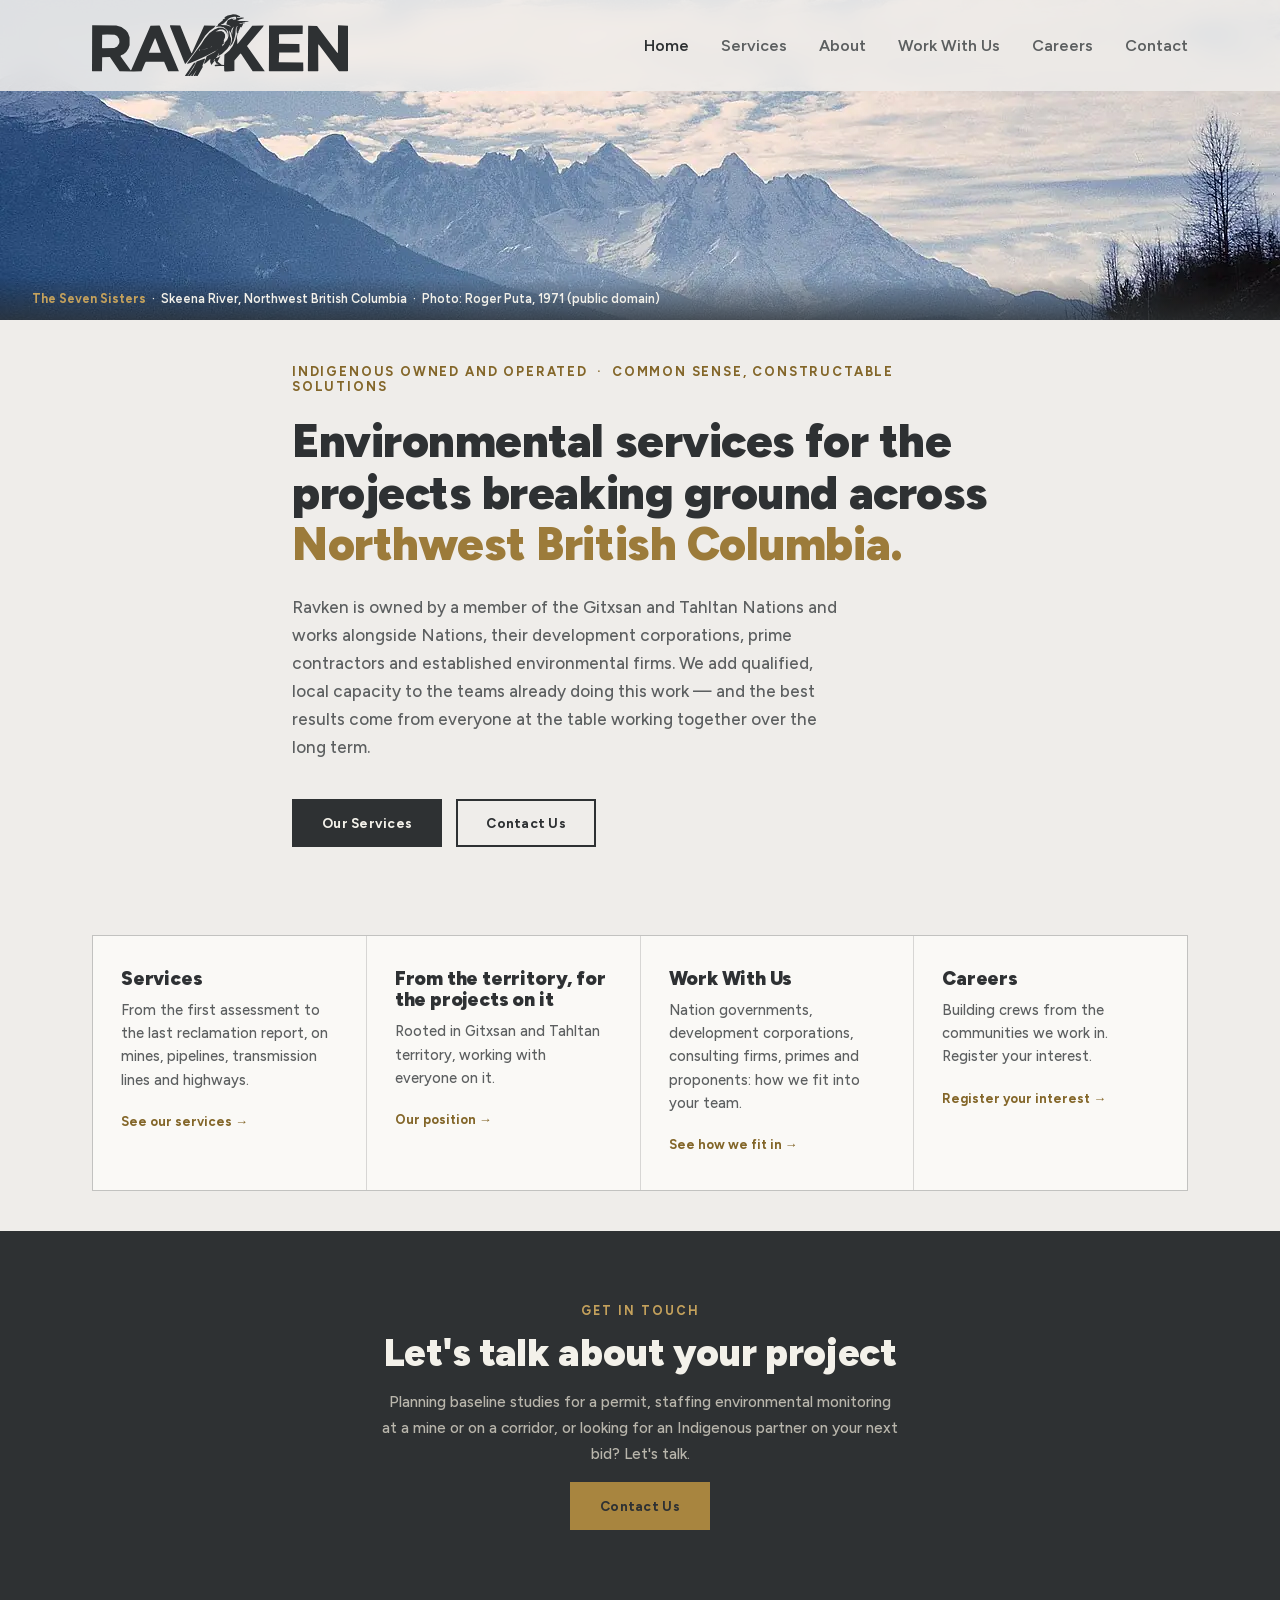
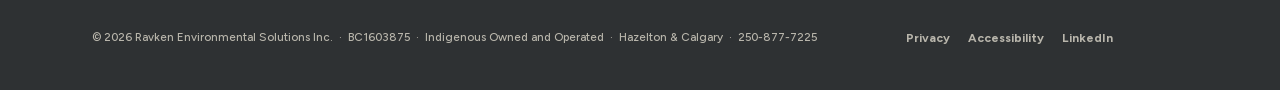
==== commit 16465650: "LinkedIn company page: schema sameAs and footer link Co-Authored-By: Claude Fable 5.1 <noreply@anthr" ====
--- a/index.html
+++ b/index.html
@@ -46,6 +46,7 @@
       "email": "info@ravken.ca",
       "telephone": "+1-250-877-7225",
       "foundingDate": "2026-08-13",
+      "sameAs": ["https://www.linkedin.com/company/ravken/"],
       "founder": {
         "@type": "Person",
         "name": "Chaz Ware",
@@ -181,7 +182,7 @@
 <footer>
   <div class="wrap">
     <small>© 2026 Ravken Environmental Solutions Inc. &nbsp;·&nbsp; BC1603875 &nbsp;·&nbsp; Indigenous Owned and Operated &nbsp;·&nbsp; Hazelton &amp; Calgary &nbsp;·&nbsp; <a href="tel:+12508777225">250-877-7225</a></small>
-    <nav class="footer-links" aria-label="Legal"><a href="privacy.html">Privacy</a><a href="accessibility.html">Accessibility</a></nav>
+    <nav class="footer-links" aria-label="Legal and social"><a href="privacy.html">Privacy</a><a href="accessibility.html">Accessibility</a><a href="https://www.linkedin.com/company/ravken/" target="_blank" rel="noopener noreferrer">LinkedIn</a></nav>
   </div>
 </footer>
 
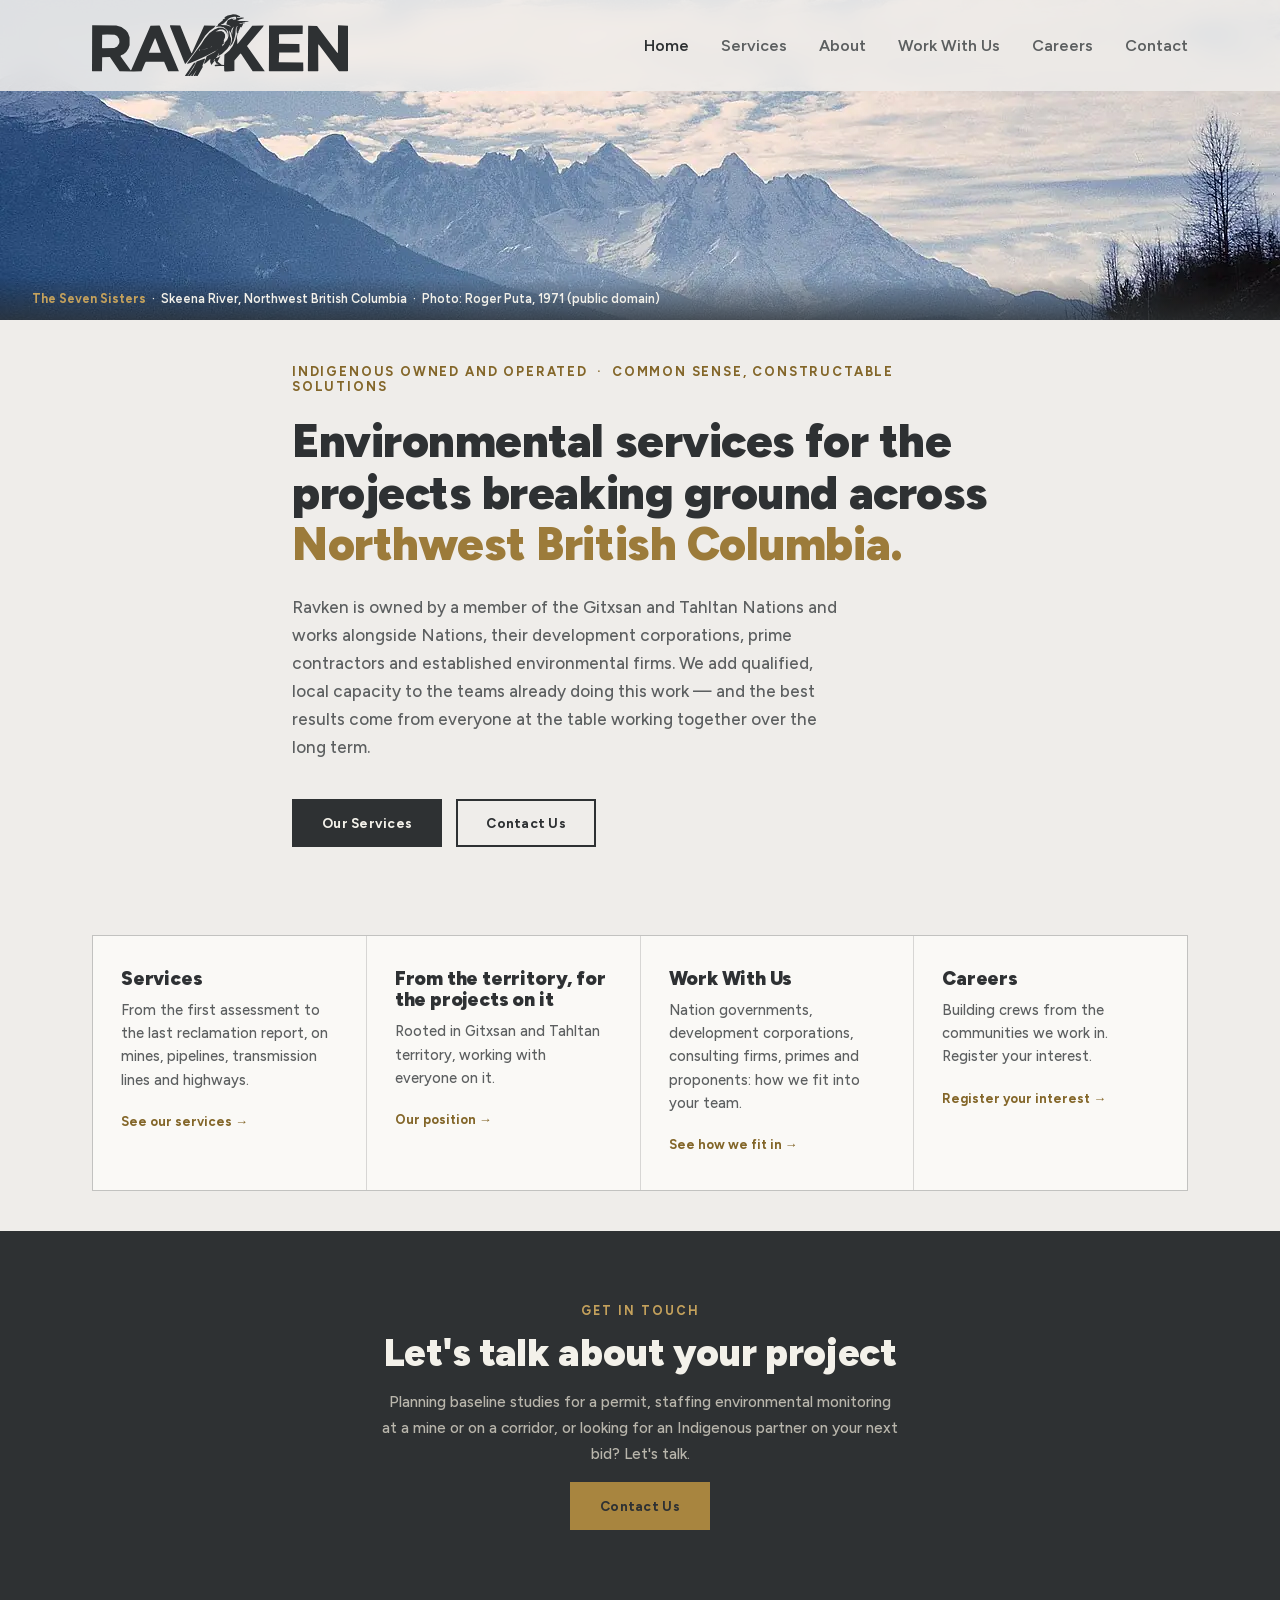
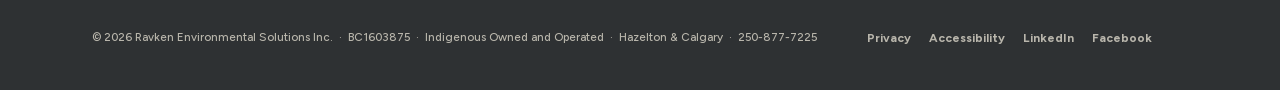
==== commit d3cb8430: "Facebook page: schema sameAs and footer link Co-Authored-By: Claude Fable 5.1 <noreply@anthropic.com" ====
--- a/index.html
+++ b/index.html
@@ -46,7 +46,7 @@
       "email": "info@ravken.ca",
       "telephone": "+1-250-877-7225",
       "foundingDate": "2026-08-13",
-      "sameAs": ["https://www.linkedin.com/company/ravken/"],
+      "sameAs": ["https://www.linkedin.com/company/ravken/", "https://www.facebook.com/profile.php?id=61594526968359"],
       "founder": {
         "@type": "Person",
         "name": "Chaz Ware",
@@ -182,7 +182,7 @@
 <footer>
   <div class="wrap">
     <small>© 2026 Ravken Environmental Solutions Inc. &nbsp;·&nbsp; BC1603875 &nbsp;·&nbsp; Indigenous Owned and Operated &nbsp;·&nbsp; Hazelton &amp; Calgary &nbsp;·&nbsp; <a href="tel:+12508777225">250-877-7225</a></small>
-    <nav class="footer-links" aria-label="Legal and social"><a href="privacy.html">Privacy</a><a href="accessibility.html">Accessibility</a><a href="https://www.linkedin.com/company/ravken/" target="_blank" rel="noopener noreferrer">LinkedIn</a></nav>
+    <nav class="footer-links" aria-label="Legal and social"><a href="privacy.html">Privacy</a><a href="accessibility.html">Accessibility</a><a href="https://www.linkedin.com/company/ravken/" target="_blank" rel="noopener noreferrer">LinkedIn</a><a href="https://www.facebook.com/profile.php?id=61594526968359" target="_blank" rel="noopener noreferrer">Facebook</a></nav>
   </div>
 </footer>
 
